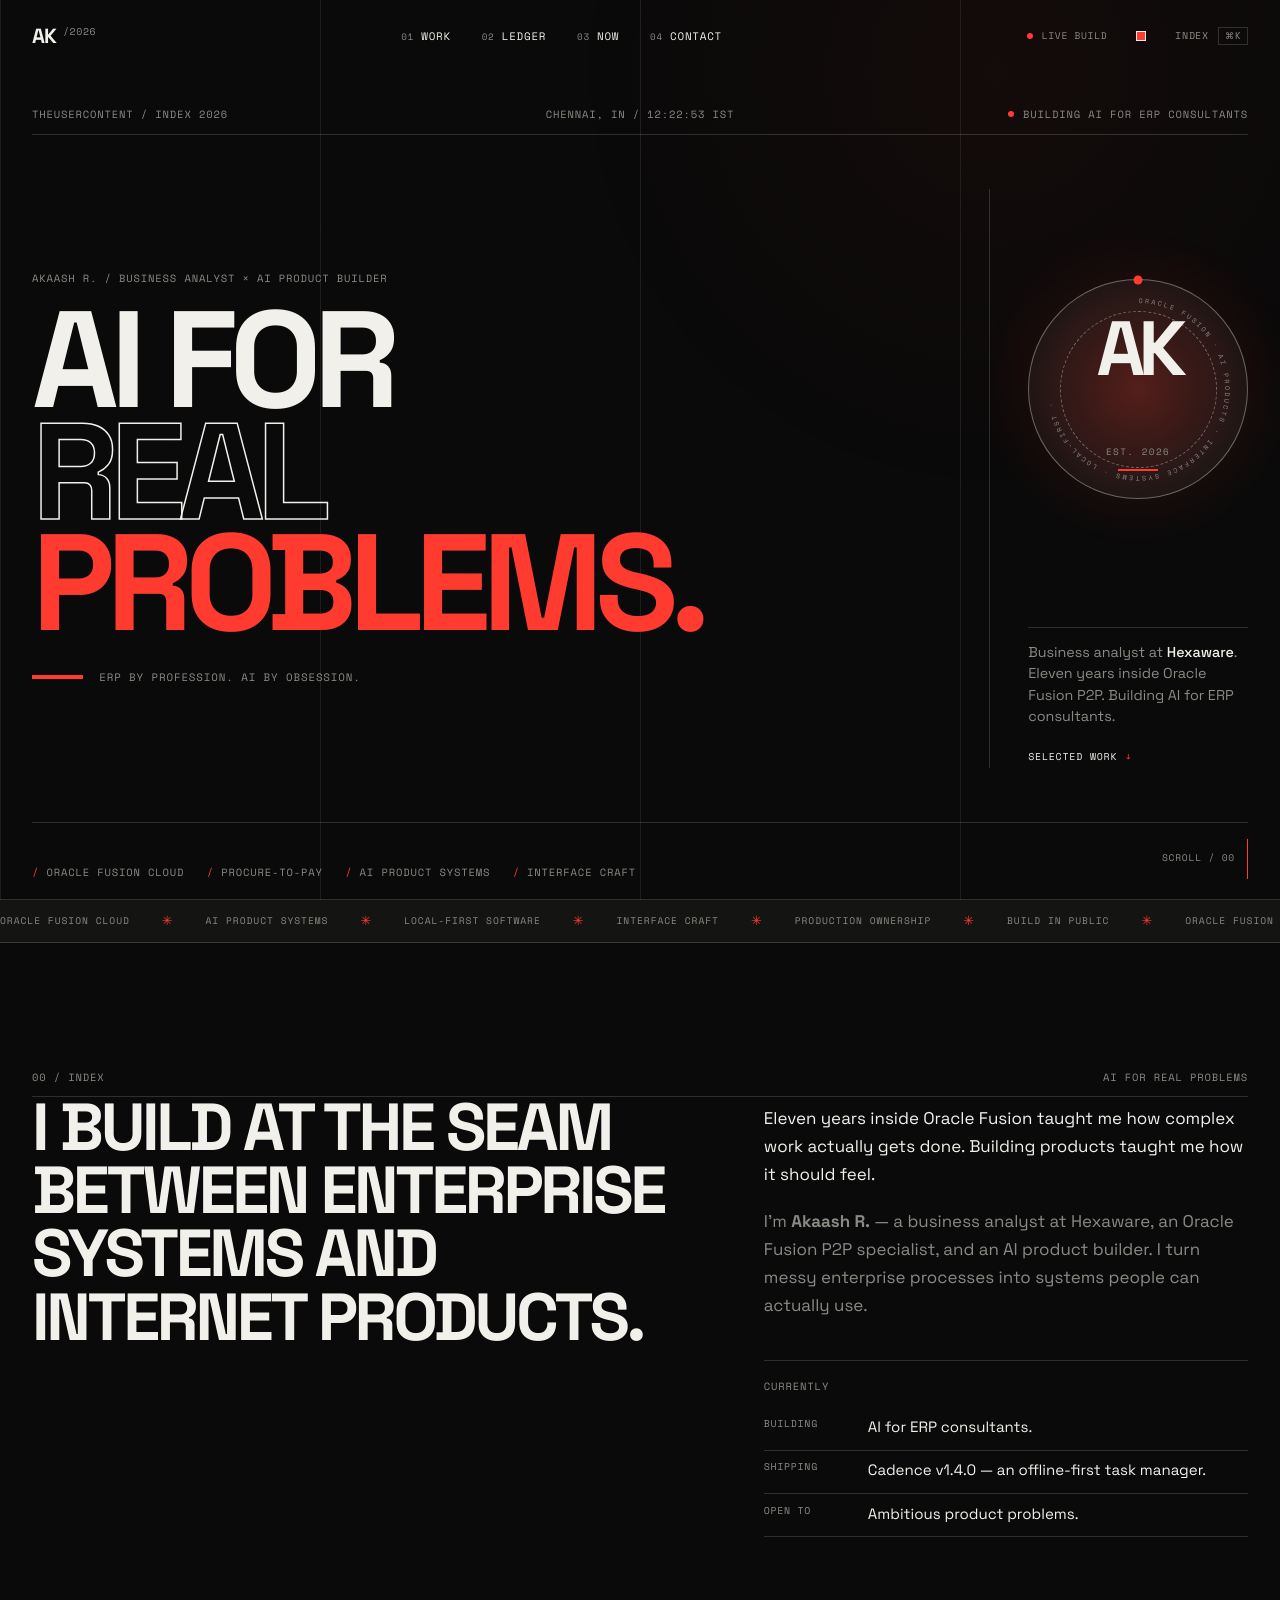
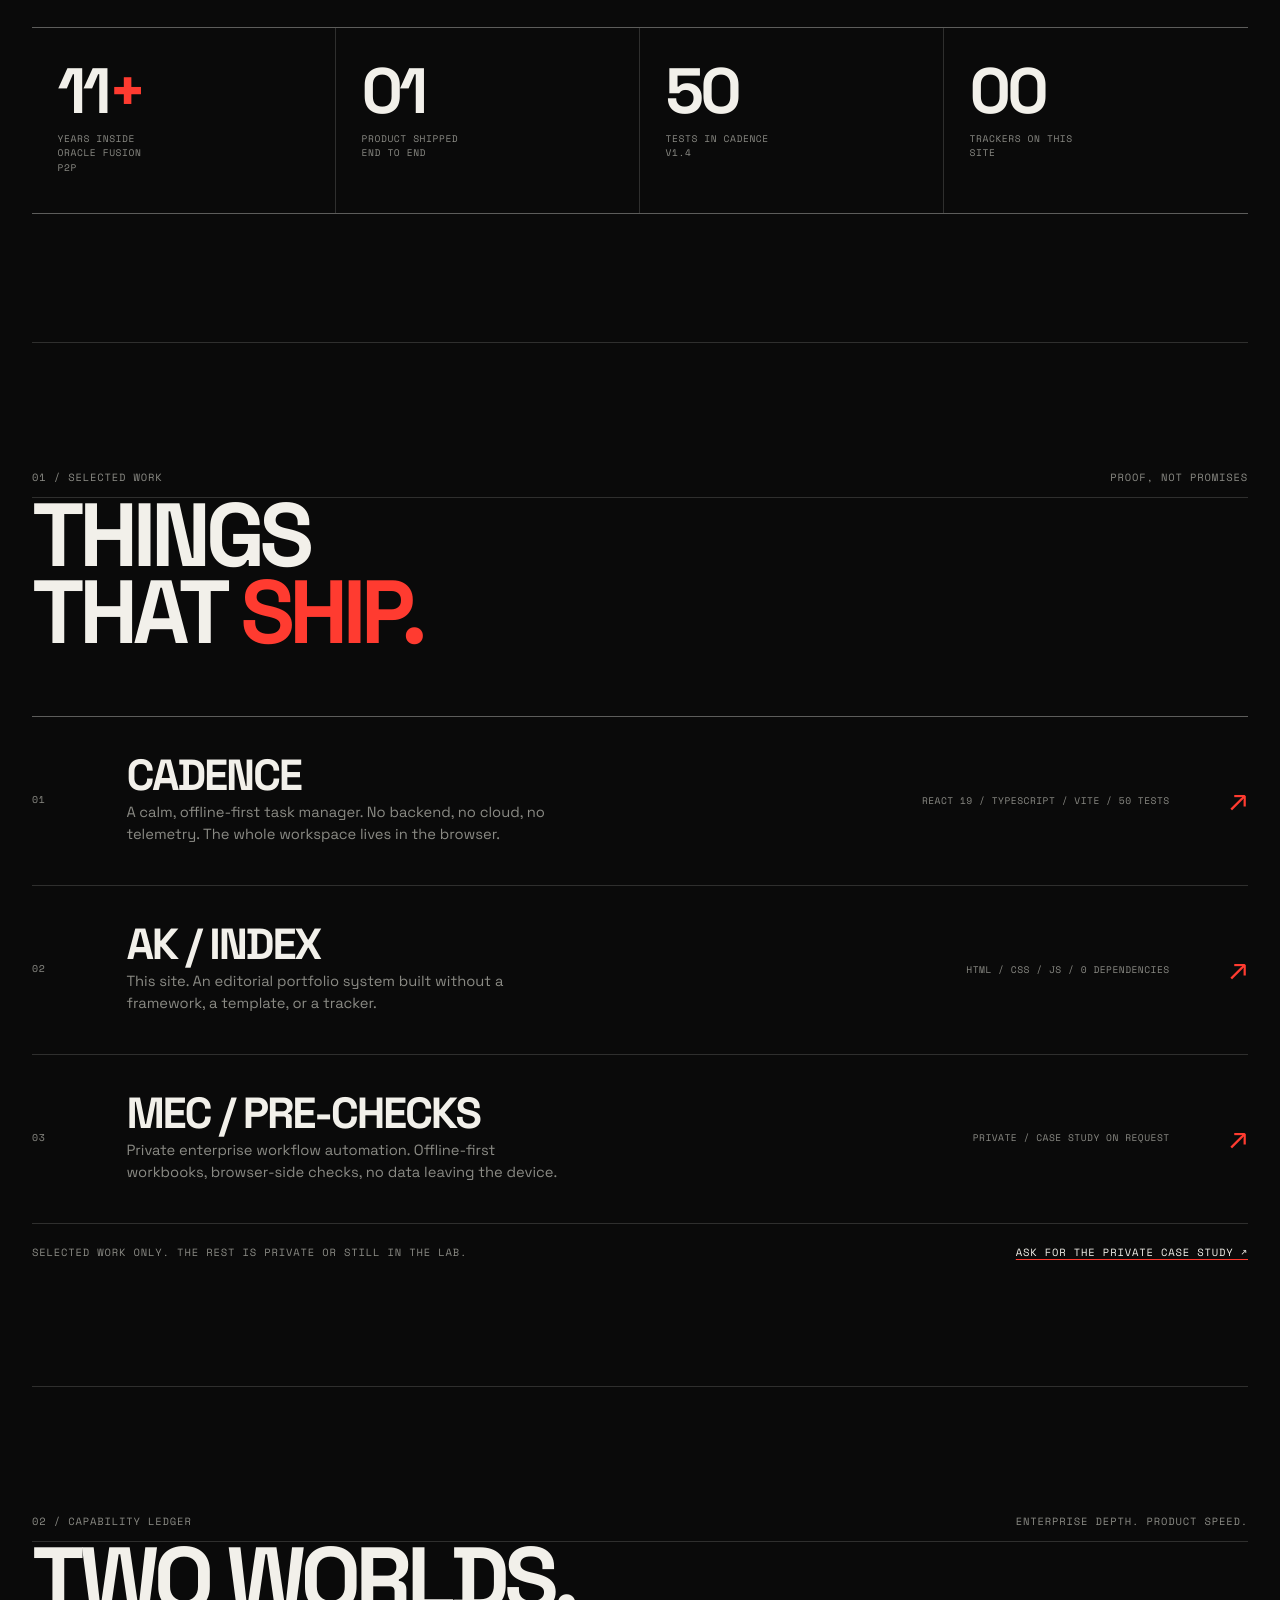
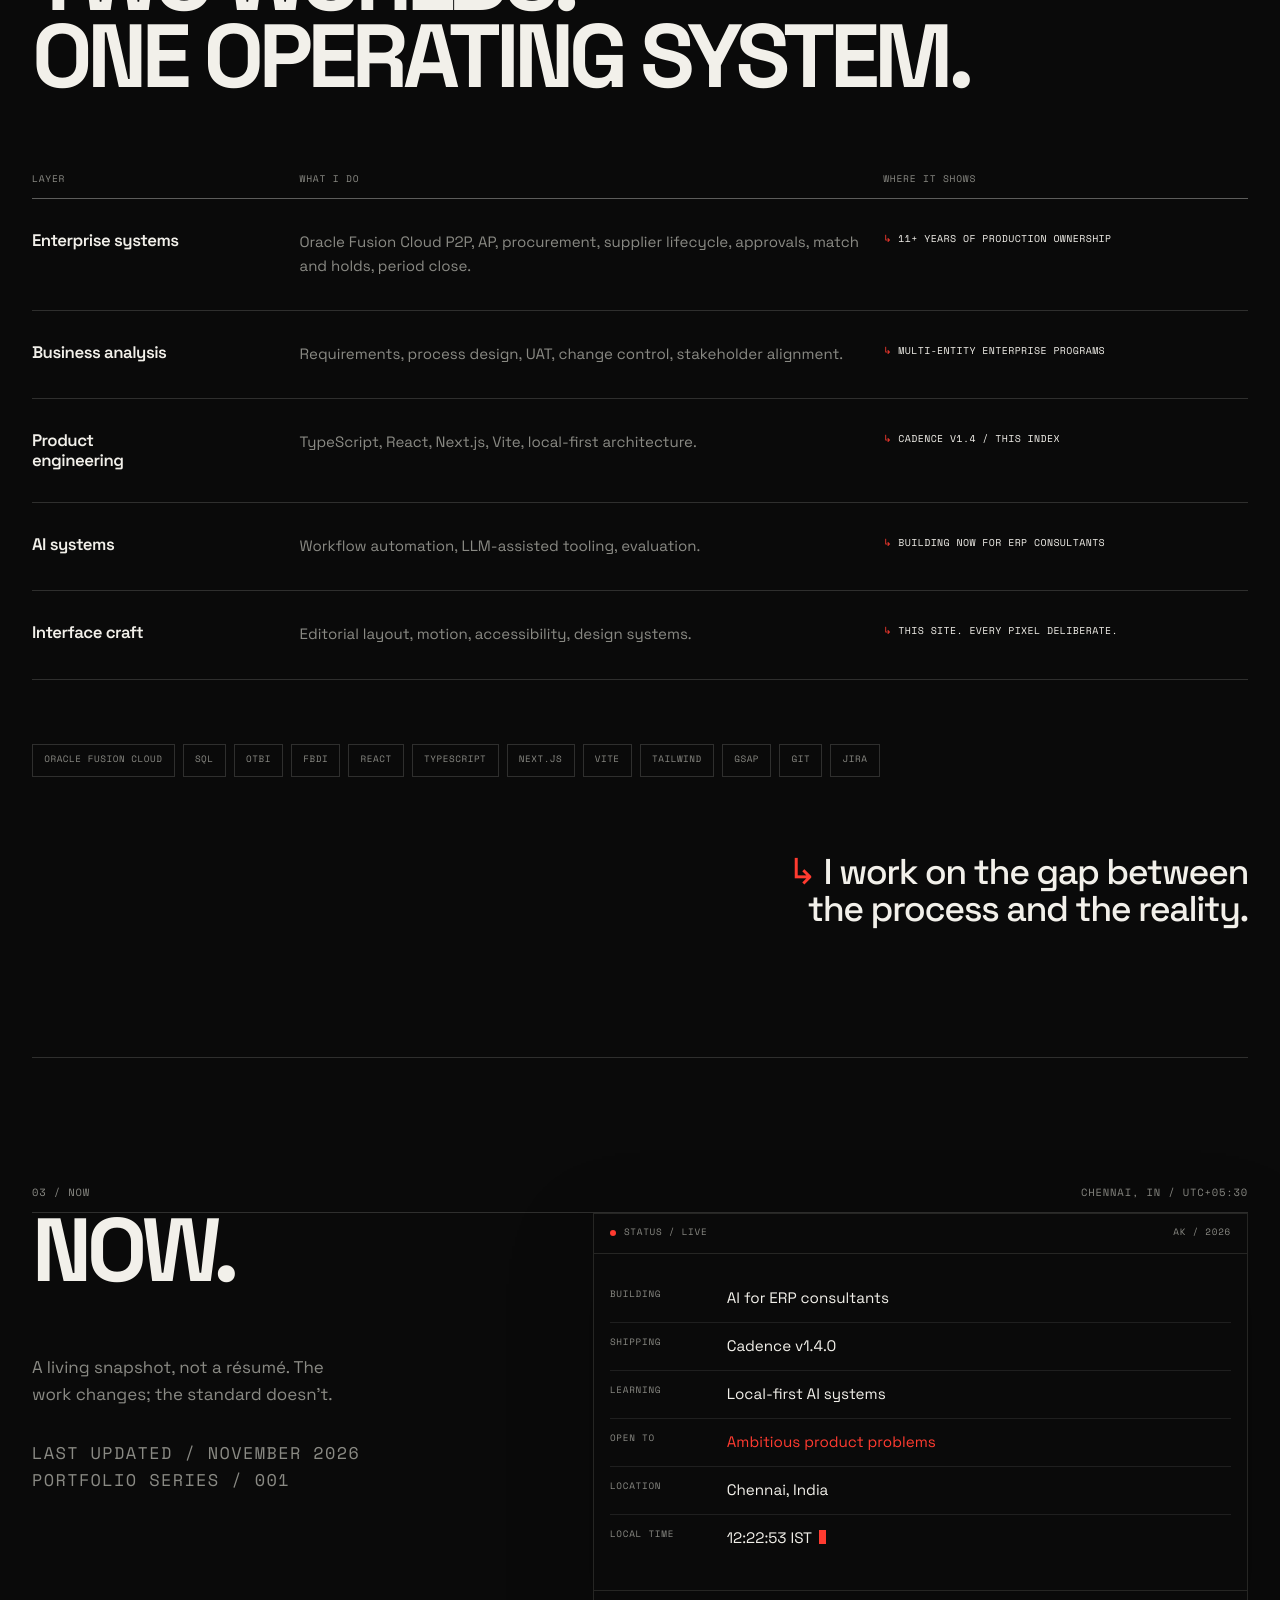
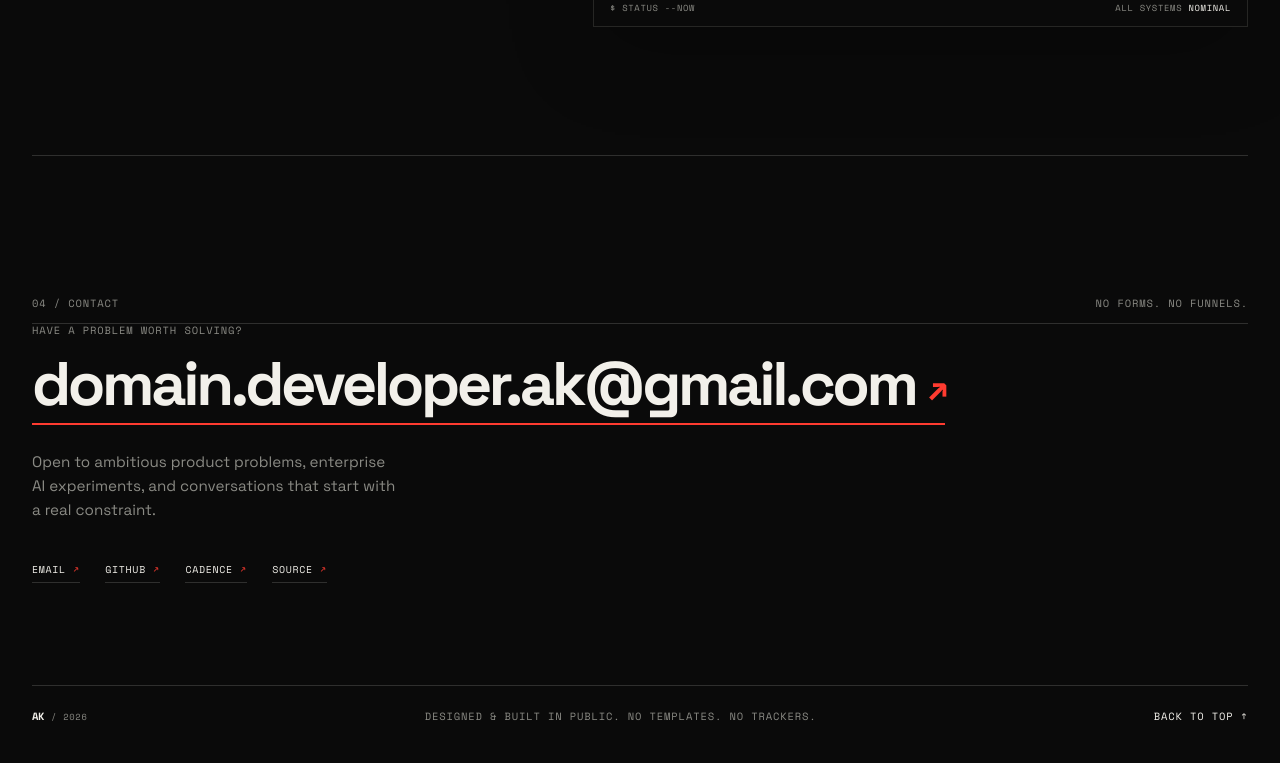
==== index.html @ 8c478b45 "Deploy AK / Index portfolio" ====
<!doctype html>
<html lang="en" data-theme="noir">
  <head>
    <meta charset="utf-8" />
    <meta name="viewport" content="width=device-width, initial-scale=1" />
    <title>Akaash R. — AI for real problems.</title>
    <meta
      name="description"
      content="Akaash R. is a business analyst at Hexaware, an Oracle Fusion P2P specialist, and an AI product builder. Eleven years inside enterprise systems. Building AI for ERP consultants."
    />
    <meta name="author" content="Akaash R." />
    <meta name="theme-color" content="#0A0A0A" />
    <link rel="canonical" href="https://theusercontent.github.io/" />
    <link rel="icon" href="favicon.svg" type="image/svg+xml" />
    <link rel="apple-touch-icon" href="favicon.svg" />

    <meta property="og:type" content="website" />
    <meta property="og:title" content="Akaash R. — AI for real problems." />
    <meta
      property="og:description"
      content="Business analyst at Hexaware. Oracle Fusion P2P specialist. AI product builder. ERP by profession, AI by obsession."
    />
    <meta property="og:url" content="https://theusercontent.github.io/" />
    <meta property="og:image" content="https://theusercontent.github.io/og.png" />
    <meta property="og:image:width" content="1200" />
    <meta property="og:image:height" content="630" />
    <meta name="twitter:card" content="summary_large_image" />
    <meta name="twitter:title" content="Akaash R. — AI for real problems." />
    <meta
      name="twitter:description"
      content="Business analyst at Hexaware. Oracle Fusion P2P specialist. AI product builder."
    />
    <meta name="twitter:image" content="https://theusercontent.github.io/og.png" />

    <link rel="preconnect" href="https://fonts.googleapis.com" />
    <link rel="preconnect" href="https://fonts.gstatic.com" crossorigin />
    <link
      href="https://fonts.googleapis.com/css2?family=Space+Grotesk:wght@400;500;600;700&family=Space+Mono:wght@400;700&display=swap"
      rel="stylesheet"
    />
    <link rel="stylesheet" href="styles.css" />
    <script>
      (function () {
        try {
          var theme = localStorage.getItem("ak-theme");
          if (theme === "paper" || theme === "noir") {
            document.documentElement.dataset.theme = theme;
          }
        } catch (error) {}
      })();
    </script>
    <script type="application/ld+json">
      {
        "@context": "https://schema.org",
        "@type": "Person",
        "name": "Akaash R.",
        "url": "https://theusercontent.github.io/",
        "image": "https://theusercontent.github.io/og.png",
        "jobTitle": "Business Analyst",
        "worksFor": {
          "@type": "Organization",
          "name": "Hexaware"
        },
        "address": {
          "@type": "PostalAddress",
          "addressLocality": "Chennai",
          "addressCountry": "IN"
        },
        "knowsAbout": [
          "Oracle Fusion Cloud",
          "Procure-to-Pay",
          "Enterprise systems",
          "AI product development",
          "TypeScript",
          "React"
        ],
        "sameAs": ["https://github.com/theusercontent"]
      }
    </script>
    <script src="main.js" defer></script>
  </head>

  <body>
    <a class="skip" href="#main">Skip to content</a>
    <div class="scroll-progress" aria-hidden="true"><span></span></div>

    <header class="site-header" id="site-header">
      <div class="header-inner container">
        <a class="brand" href="#top" aria-label="Akaash R. — home">
          <span class="brand-mark">AK</span>
          <span class="brand-meta">/2026</span>
        </a>

        <nav class="nav" aria-label="Primary">
          <a href="#work"><span>01</span> Work</a>
          <a href="#ledger"><span>02</span> Ledger</a>
          <a href="#now"><span>03</span> Now</a>
          <a href="#contact"><span>04</span> Contact</a>
        </nav>

        <div class="header-actions">
          <span class="status"><i aria-hidden="true"></i> Live build</span>
          <button
            class="icon-button"
            id="theme-toggle"
            type="button"
            aria-label="Switch to paper theme"
            title="Switch theme"
          >
            <span aria-hidden="true"></span>
          </button>
          <button
            class="menu-button"
            id="menu-button"
            type="button"
            aria-haspopup="dialog"
            aria-controls="palette"
            aria-expanded="false"
          >
            Index <span class="kbd" aria-hidden="true">⌘K</span>
          </button>
        </div>
      </div>
    </header>

    <main id="main">
      <section class="hero" id="top" aria-labelledby="hero-title">
        <div class="hero-meta container micro">
          <span>THEUSERCONTENT / INDEX 2026</span>
          <span>CHENNAI, IN / <time data-clock>--:--:--</time> IST</span>
          <span class="hero-status"><i aria-hidden="true"></i> Building AI for ERP consultants</span>
        </div>

        <div class="hero-grid container">
          <div class="hero-copy">
            <p class="eyebrow micro">Akaash R. / Business analyst × AI product builder</p>
            <h1 id="hero-title">
              <span class="line"><span>AI FOR</span></span>
              <span class="line"><span class="outline">REAL</span></span>
              <span class="line"><span class="accent">PROBLEMS.</span></span>
            </h1>
            <div class="hero-foot">
              <span class="rule" aria-hidden="true"></span>
              <p>ERP by profession. AI by obsession.</p>
            </div>
          </div>

          <aside class="hero-aside" aria-label="Current identity">
            <div class="seal" data-parallax>
              <div class="seal-glow" aria-hidden="true"></div>
              <span class="seal-dot" aria-hidden="true"></span>
              <svg class="seal-type" viewBox="0 0 300 300" aria-hidden="true" focusable="false">
                <defs>
                  <path id="seal-path" d="M150,26 a124,124 0 1,1 -0.01,0" fill="none" />
                </defs>
                <text>
                  <textPath href="#seal-path" startOffset="0">
                    ORACLE FUSION · AI PRODUCTS · INTERFACE SYSTEMS · LOCAL-FIRST ·
                  </textPath>
                </text>
              </svg>
              <span class="seal-ring" aria-hidden="true"></span>
              <span class="seal-center">AK</span>
              <span class="seal-sub">EST. 2026</span>
            </div>

            <div class="hero-note">
              <p>
                Business analyst at <strong>Hexaware</strong>. Eleven years inside
                Oracle Fusion P2P. Building AI for ERP consultants.
              </p>
              <a class="text-link" href="#work">Selected work <span aria-hidden="true">↓</span></a>
            </div>
          </aside>
        </div>

        <div class="hero-bottom container">
          <div class="hero-tags micro">
            <span>Oracle Fusion Cloud</span>
            <span>Procure-to-Pay</span>
            <span>AI product systems</span>
            <span>Interface craft</span>
          </div>
          <a class="scroll-cue micro" href="#index">
            Scroll / 00
            <i aria-hidden="true"></i>
          </a>
        </div>
      </section>

      <div class="marquee" aria-hidden="true">
        <div class="marquee-track">
          <span>Oracle Fusion Cloud</span>
          <span>AI product systems</span>
          <span>Local-first software</span>
          <span>Interface craft</span>
          <span>Production ownership</span>
          <span>Build in public</span>
          <span>Oracle Fusion Cloud</span>
          <span>AI product systems</span>
          <span>Local-first software</span>
          <span>Interface craft</span>
          <span>Production ownership</span>
          <span>Build in public</span>
        </div>
      </div>

      <section class="intro section container" id="index" aria-labelledby="intro-title">
        <div class="section-head micro reveal">
          <span>00 / Index</span>
          <span>AI for real problems</span>
        </div>

        <div class="intro-grid">
          <h2 class="display reveal" id="intro-title">
            I build at the seam between enterprise systems and internet products.
          </h2>

          <div class="intro-copy">
            <p class="reveal">
              Eleven years inside Oracle Fusion taught me how complex work actually
              gets done. Building products taught me how it should feel.
            </p>
            <p class="reveal">
              I'm <strong>Akaash R.</strong> — a business analyst at Hexaware, an
              Oracle Fusion P2P specialist, and an AI product builder. I turn messy
              enterprise processes into systems people can actually use.
            </p>

            <div class="currently reveal">
              <span class="micro">Currently</span>
              <p><span>Building</span> AI for ERP consultants.</p>
              <p><span>Shipping</span> Cadence v1.4.0 — an offline-first task manager.</p>
              <p><span>Open to</span> Ambitious product problems.</p>
            </div>
          </div>
        </div>

        <div class="stats reveal" aria-label="Selected facts">
          <div class="stat">
            <strong>11<em>+</em></strong>
            <span>Years inside Oracle Fusion P2P</span>
          </div>
          <div class="stat">
            <strong>01</strong>
            <span>Product shipped end to end</span>
          </div>
          <div class="stat">
            <strong>50</strong>
            <span>Tests in Cadence v1.4</span>
          </div>
          <div class="stat">
            <strong>00</strong>
            <span>Trackers on this site</span>
          </div>
        </div>
      </section>

      <section class="work section container" id="work" aria-labelledby="work-title">
        <div class="section-head micro reveal">
          <span>01 / Selected work</span>
          <span>Proof, not promises</span>
        </div>

        <h2 class="section-title reveal" id="work-title">
          Things<br />that <span class="accent">ship.</span>
        </h2>

        <div class="work-list reveal">
          <a
            class="work-row"
            href="https://github.com/theusercontent/cadence"
            target="_blank"
            rel="noreferrer"
            data-preview="assets/cadence-tasks.jpg"
          >
            <span class="work-index">01</span>
            <div class="work-main">
              <h3>Cadence</h3>
              <p>
                A calm, offline-first task manager. No backend, no cloud, no
                telemetry. The whole workspace lives in the browser.
              </p>
            </div>
            <div class="work-tags">React 19 / TypeScript / Vite / 50 tests</div>
            <span class="work-arrow" aria-hidden="true">↗</span>
          </a>

          <a
            class="work-row"
            href="https://github.com/theusercontent/theusercontent"
            target="_blank"
            rel="noreferrer"
            data-preview="assets/work-index.svg"
          >
            <span class="work-index">02</span>
            <div class="work-main">
              <h3>AK / Index</h3>
              <p>
                This site. An editorial portfolio system built without a framework,
                a template, or a tracker.
              </p>
            </div>
            <div class="work-tags">HTML / CSS / JS / 0 dependencies</div>
            <span class="work-arrow" aria-hidden="true">↗</span>
          </a>

          <a
            class="work-row"
            href="mailto:domain.developer.ak@gmail.com?subject=MEC%20pre-checks%20case%20study"
            data-preview="assets/work-private.svg"
          >
            <span class="work-index">03</span>
            <div class="work-main">
              <h3>MEC / Pre-Checks</h3>
              <p>
                Private enterprise workflow automation. Offline-first workbooks,
                browser-side checks, no data leaving the device.
              </p>
            </div>
            <div class="work-tags">Private / Case study on request</div>
            <span class="work-arrow" aria-hidden="true">↗</span>
          </a>
        </div>

        <div class="work-note micro reveal">
          <span>Selected work only. The rest is private or still in the lab.</span>
          <a href="mailto:domain.developer.ak@gmail.com?subject=Private%20case%20study">Ask for the private case study ↗</a>
        </div>
      </section>

      <section class="ledger section container" id="ledger" aria-labelledby="ledger-title">
        <div class="section-head micro reveal">
          <span>02 / Capability ledger</span>
          <span>Enterprise depth. Product speed.</span>
        </div>

        <h2 class="section-title reveal" id="ledger-title">
          Two worlds.<br />One operating system.
        </h2>

        <table class="ledger-table reveal">
          <thead>
            <tr>
              <th scope="col">Layer</th>
              <th scope="col">What I do</th>
              <th scope="col">Where it shows</th>
            </tr>
          </thead>
          <tbody>
            <tr>
              <td data-label="Layer"><span class="ledger-domain">Enterprise systems</span></td>
              <td data-label="What I do">
                Oracle Fusion Cloud P2P, AP, procurement, supplier lifecycle,
                approvals, match and holds, period close.
              </td>
              <td data-label="Where it shows">11+ years of production ownership</td>
            </tr>
            <tr>
              <td data-label="Layer"><span class="ledger-domain">Business analysis</span></td>
              <td data-label="What I do">
                Requirements, process design, UAT, change control, stakeholder
                alignment.
              </td>
              <td data-label="Where it shows">Multi-entity enterprise programs</td>
            </tr>
            <tr>
              <td data-label="Layer"><span class="ledger-domain">Product engineering</span></td>
              <td data-label="What I do">
                TypeScript, React, Next.js, Vite, local-first architecture.
              </td>
              <td data-label="Where it shows">Cadence v1.4 / this index</td>
            </tr>
            <tr>
              <td data-label="Layer"><span class="ledger-domain">AI systems</span></td>
              <td data-label="What I do">
                Workflow automation, LLM-assisted tooling, evaluation.
              </td>
              <td data-label="Where it shows">Building now for ERP consultants</td>
            </tr>
            <tr>
              <td data-label="Layer"><span class="ledger-domain">Interface craft</span></td>
              <td data-label="What I do">
                Editorial layout, motion, accessibility, design systems.
              </td>
              <td data-label="Where it shows">This site. Every pixel deliberate.</td>
            </tr>
          </tbody>
        </table>

        <div class="toolbelt reveal" aria-label="Tools">
          <span>Oracle Fusion Cloud</span>
          <span>SQL</span>
          <span>OTBI</span>
          <span>FBDI</span>
          <span>React</span>
          <span>TypeScript</span>
          <span>Next.js</span>
          <span>Vite</span>
          <span>Tailwind</span>
          <span>GSAP</span>
          <span>Git</span>
          <span>Jira</span>
        </div>

        <p class="ledger-quote reveal">
          I work on the gap between the process and the reality.
        </p>
      </section>

      <section class="now section container" id="now" aria-labelledby="now-title">
        <div class="section-head micro reveal">
          <span>03 / Now</span>
          <span>Chennai, IN / UTC+05:30</span>
        </div>

        <div class="now-grid">
          <div>
            <h2 class="section-title reveal" id="now-title">Now.</h2>
            <p class="now-intro reveal">
              A living snapshot, not a résumé. The work changes; the standard
              doesn't.
            </p>
            <p class="now-intro now-meta reveal micro muted">
              Last updated / November 2026<br />
              Portfolio series / 001
            </p>
          </div>

          <div class="now-panel reveal">
            <div class="now-top">
              <span><i aria-hidden="true"></i> Status / Live</span>
              <span>AK / 2026</span>
            </div>
            <dl class="now-body">
              <div class="now-row">
                <dt>Building</dt>
                <dd>AI for ERP consultants</dd>
              </div>
              <div class="now-row">
                <dt>Shipping</dt>
                <dd>Cadence v1.4.0</dd>
              </div>
              <div class="now-row">
                <dt>Learning</dt>
                <dd>Local-first AI systems</dd>
              </div>
              <div class="now-row">
                <dt>Open to</dt>
                <dd><em>Ambitious product problems</em></dd>
              </div>
              <div class="now-row">
                <dt>Location</dt>
                <dd>Chennai, India</dd>
              </div>
              <div class="now-row">
                <dt>Local time</dt>
                <dd><time data-clock>--:--:--</time> IST <span class="cursor" aria-hidden="true"></span></dd>
              </div>
            </dl>
            <div class="now-foot">
              <span>$ status --now</span>
              <span>All systems <strong>nominal</strong></span>
            </div>
          </div>
        </div>
      </section>

      <section class="contact section container" id="contact" aria-labelledby="contact-title">
        <div class="section-head micro reveal">
          <span>04 / Contact</span>
          <span>No forms. No funnels.</span>
        </div>

        <p class="contact-kicker micro reveal" id="contact-title">Have a problem worth solving?</p>

        <a
          class="contact-mail reveal"
          href="mailto:domain.developer.ak@gmail.com?subject=Let%27s%20build%20something"
        >
          domain.developer.ak@gmail.com <span aria-hidden="true">↗</span>
        </a>

        <p class="contact-note reveal">
          Open to ambitious product problems, enterprise AI experiments, and
          conversations that start with a real constraint.
        </p>

        <div class="contact-links reveal">
          <a href="mailto:domain.developer.ak@gmail.com">Email <span aria-hidden="true">↗</span></a>
          <a href="https://github.com/theusercontent" target="_blank" rel="noreferrer">GitHub <span aria-hidden="true">↗</span></a>
          <a href="https://github.com/theusercontent/cadence" target="_blank" rel="noreferrer">Cadence <span aria-hidden="true">↗</span></a>
          <a href="https://github.com/theusercontent/theusercontent" target="_blank" rel="noreferrer">Source <span aria-hidden="true">↗</span></a>
        </div>
      </section>
    </main>

    <footer class="site-footer container micro">
      <span class="footer-mark">AK <span>/ 2026</span></span>
      <span>Designed &amp; built in public. No templates. No trackers.</span>
      <a href="#top">Back to top ↑</a>
    </footer>

    <div class="preview" id="preview" aria-hidden="true"></div>

    <div
      class="palette"
      id="palette"
      role="dialog"
      aria-modal="true"
      aria-labelledby="palette-title"
      aria-describedby="palette-help"
      hidden
    >
      <div class="palette-panel">
        <div class="palette-top">
          <span class="prompt" aria-hidden="true">/</span>
          <h2 class="sr-only" id="palette-title">Command palette</h2>
          <input
            class="palette-input"
            id="palette-input"
            type="text"
            placeholder="Type to navigate…"
            autocomplete="off"
            spellcheck="false"
            role="combobox"
            aria-expanded="true"
            aria-controls="palette-list"
            aria-autocomplete="list"
            aria-activedescendant=""
          />
        </div>
        <ul class="palette-list" id="palette-list" role="listbox" aria-label="Navigation"></ul>
        <div class="palette-foot" id="palette-help">
          <span>↑↓ navigate / enter open / esc close</span>
          <span>AK / INDEX</span>
        </div>
      </div>
    </div>
  </body>
</html>
---- styles.css ----
/* ==========================================================================
   AK / INDEX — editorial portfolio system
   Hand-written CSS. No framework. No trackers.
   ========================================================================== */

:root,
[data-theme="noir"] {
  --bg: #0a0a0a;
  --fg: #f2f0ea;
  --muted: #8a8a84;
  --accent: #ff3b30;
  --line: rgba(242, 240, 234, 0.16);
  --line-strong: rgba(242, 240, 234, 0.36);
  --surface: rgba(242, 240, 234, 0.045);
  --inverse: #0a0a0a;
  --panel: #0a0a0a;
  --panel-fg: #f2f0ea;
  --panel-line: #262624;
  --panel-muted: #8a8a84;
  color-scheme: dark;
}

[data-theme="paper"] {
  --bg: #f2f0ea;
  --fg: #0a0a0a;
  --muted: #66645f;
  --accent: #d92d20;
  --line: rgba(10, 10, 10, 0.16);
  --line-strong: rgba(10, 10, 10, 0.36);
  --surface: rgba(10, 10, 10, 0.045);
  --inverse: #f2f0ea;
  --panel: #0a0a0a;
  --panel-fg: #f2f0ea;
  --panel-line: #262624;
  --panel-muted: #8a8a84;
  color-scheme: light;
}

*,
*::before,
*::after {
  box-sizing: border-box;
}

html {
  min-width: 320px;
  scroll-behavior: smooth;
  -webkit-text-size-adjust: 100%;
}

body {
  min-height: 100vh;
  margin: 0;
  overflow-x: clip;
  background: var(--bg);
  color: var(--fg);
  font-family: "Space Grotesk", Arial, Helvetica, sans-serif;
  font-size: 16px;
  line-height: 1.5;
  -webkit-font-smoothing: antialiased;
  text-rendering: geometricprecision;
  transition: background-color 0.35s ease, color 0.35s ease;
}

body::selection {
  background: var(--accent);
  color: var(--inverse);
}

body::before {
  content: "";
  position: fixed;
  inset: 0;
  z-index: -2;
  pointer-events: none;
  background:
    linear-gradient(90deg, var(--line) 1px, transparent 1px) 0 0 / 25vw 100%,
    radial-gradient(circle at 78% 8%, color-mix(in srgb, var(--accent) 8%, transparent), transparent 34%);
  opacity: 0.55;
}

body::after {
  content: "";
  position: fixed;
  inset: 0;
  z-index: 90;
  pointer-events: none;
  opacity: 0.035;
  mix-blend-mode: soft-light;
  background-image: url("data:image/svg+xml,%3Csvg viewBox='0 0 240 240' xmlns='http://www.w3.org/2000/svg'%3E%3Cfilter id='n'%3E%3CfeTurbulence type='fractalNoise' baseFrequency='.82' numOctaves='3' stitchTiles='stitch'/%3E%3C/filter%3E%3Crect width='100%25' height='100%25' filter='url(%23n)' opacity='.6'/%3E%3C/svg%3E");
}

body.is-locked {
  overflow: hidden;
}

a {
  color: inherit;
  text-decoration: none;
}

button,
input {
  font: inherit;
}

button {
  color: inherit;
}

img,
svg {
  display: block;
  max-width: 100%;
}

:focus-visible {
  outline: 1px solid var(--accent);
  outline-offset: 4px;
}

.container {
  width: min(100% - clamp(1.5rem, 5vw, 5rem), 1600px);
  margin-inline: auto;
}

.sr-only {
  position: absolute;
  width: 1px;
  height: 1px;
  padding: 0;
  margin: -1px;
  overflow: hidden;
  clip: rect(0, 0, 0, 0);
  white-space: nowrap;
  border: 0;
}

.micro {
  font-family: "Space Mono", Consolas, monospace;
  font-size: clamp(0.6rem, 0.56rem + 0.12vw, 0.72rem);
  line-height: 1.2;
  letter-spacing: 0.08em;
  text-transform: uppercase;
}

.muted {
  color: var(--muted);
}

.accent {
  color: var(--accent);
}

.skip {
  position: fixed;
  top: 1rem;
  left: 1rem;
  z-index: 200;
  padding: 0.8rem 1rem;
  background: var(--fg);
  color: var(--inverse);
  font-family: "Space Mono", Consolas, monospace;
  font-size: 0.7rem;
  text-transform: uppercase;
  letter-spacing: 0.08em;
  transform: translateY(-160%);
  transition: transform 0.2s ease;
}

.skip:focus {
  transform: translateY(0);
}

.scroll-progress {
  position: fixed;
  inset: 0 0 auto;
  z-index: 120;
  height: 2px;
  pointer-events: none;
  background: transparent;
}

.scroll-progress span {
  display: block;
  width: 0;
  height: 100%;
  background: var(--accent);
  transition: width 0.08s linear;
}

/* ==========================================================================
   Header
   ========================================================================== */

.site-header {
  position: fixed;
  inset: 0 0 auto;
  z-index: 70;
  border-bottom: 1px solid transparent;
  transition: background-color 0.3s ease, border-color 0.3s ease, backdrop-filter 0.3s ease;
}

.site-header.is-scrolled {
  background: color-mix(in srgb, var(--bg) 88%, transparent);
  border-bottom-color: var(--line);
  backdrop-filter: blur(14px);
}

.header-inner {
  display: grid;
  grid-template-columns: auto 1fr auto;
  align-items: center;
  gap: clamp(1rem, 3vw, 3rem);
  padding-block: clamp(0.9rem, 1.6vw, 1.25rem);
}

.brand {
  display: inline-flex;
  align-items: flex-start;
  gap: 0.45rem;
  width: fit-content;
  line-height: 1;
}

.brand-mark {
  font-size: clamp(1.15rem, 1.6vw, 1.5rem);
  font-weight: 700;
  letter-spacing: -0.05em;
}

.brand-meta {
  margin-top: 0.1rem;
  color: var(--muted);
  font-family: "Space Mono", Consolas, monospace;
  font-size: 0.62rem;
  letter-spacing: 0.06em;
}

.brand:hover .brand-mark {
  color: var(--accent);
}

.nav {
  display: flex;
  justify-self: center;
  gap: clamp(1rem, 2.4vw, 2.2rem);
}

.nav a {
  position: relative;
  display: inline-flex;
  align-items: baseline;
  gap: 0.45rem;
  padding-block: 0.35rem;
  font-family: "Space Mono", Consolas, monospace;
  font-size: 0.68rem;
  letter-spacing: 0.07em;
  text-transform: uppercase;
}

.nav a span {
  color: var(--muted);
  font-size: 0.58rem;
}

.nav a::after {
  content: "";
  position: absolute;
  inset: auto 0 0;
  height: 1px;
  background: var(--accent);
  transform: scaleX(0);
  transform-origin: left;
  transition: transform 0.3s cubic-bezier(0.2, 0.7, 0.2, 1);
}

.nav a:hover::after,
.nav a:focus-visible::after {
  transform: scaleX(1);
}

.nav a:hover,
.nav a.is-active {
  color: var(--accent);
}

.nav a.is-active::after {
  transform: scaleX(1);
}

.header-actions {
  display: flex;
  align-items: center;
  justify-content: flex-end;
  gap: clamp(0.75rem, 1.6vw, 1.4rem);
}

.status {
  display: inline-flex;
  align-items: center;
  gap: 0.55rem;
  color: var(--muted);
  font-family: "Space Mono", Consolas, monospace;
  font-size: 0.6rem;
  letter-spacing: 0.07em;
  text-transform: uppercase;
  white-space: nowrap;
}

.status i {
  width: 6px;
  height: 6px;
  border-radius: 50%;
  background: var(--accent);
  animation: pulse 2.4s ease-in-out infinite;
}

.icon-button,
.menu-button {
  display: inline-flex;
  align-items: center;
  gap: 0.6rem;
  min-height: 2rem;
  padding: 0;
  border: 0;
  background: transparent;
  cursor: pointer;
  font-family: "Space Mono", Consolas, monospace;
  font-size: 0.62rem;
  letter-spacing: 0.07em;
  text-transform: uppercase;
}

.icon-button {
  width: 1.7rem;
  height: 1.7rem;
  justify-content: center;
}

.icon-button span {
  width: 10px;
  height: 10px;
  border: 1px solid currentColor;
  background: var(--accent);
  transition: transform 0.3s ease;
}

.icon-button:hover span {
  transform: rotate(45deg);
}

.menu-button {
  color: var(--muted);
  transition: color 0.2s ease;
}

.menu-button:hover {
  color: var(--fg);
}

.menu-button .kbd {
  padding: 0.2rem 0.35rem;
  border: 1px solid var(--line);
  color: var(--muted);
  font-size: 0.55rem;
  line-height: 1;
}

/* ==========================================================================
   Hero
   ========================================================================== */

.hero {
  display: flex;
  flex-direction: column;
  min-height: 100svh;
  padding-top: clamp(6.5rem, 12vh, 9rem);
  border-bottom: 1px solid var(--line);
}

.hero-meta {
  display: grid;
  grid-template-columns: 1fr auto 1fr;
  gap: 1rem;
  padding-bottom: 0.85rem;
  border-bottom: 1px solid var(--line);
  color: var(--muted);
}

.hero-meta > :last-child {
  text-align: right;
}

.hero-status {
  display: inline-flex;
  align-items: center;
  gap: 0.55rem;
  justify-self: end;
}

.hero-status i {
  width: 6px;
  height: 6px;
  border-radius: 50%;
  background: var(--accent);
  animation: pulse 2.4s ease-in-out infinite;
}

.hero-grid {
  flex: 1;
  display: grid;
  grid-template-columns: minmax(0, 1.55fr) minmax(250px, 0.45fr);
  gap: clamp(2rem, 5vw, 5rem);
  align-items: center;
  padding-block: clamp(2.5rem, 6vh, 5rem);
}

.hero-copy {
  min-width: 0;
}

.eyebrow {
  margin: 0 0 clamp(1.2rem, 2.5vh, 2rem);
  color: var(--muted);
}

.hero h1 {
  max-width: 100%;
  margin: 0;
  font-size: clamp(3.4rem, 10.7vw, 11.6rem);
  font-weight: 700;
  line-height: 0.78;
  letter-spacing: -0.06em;
  text-transform: uppercase;
}

.hero h1 .line {
  display: block;
  overflow: hidden;
  padding-bottom: 0.035em;
}

.hero h1 .line > span {
  display: block;
  transform: translateY(108%);
  animation: rise 1.05s cubic-bezier(0.2, 0.7, 0.2, 1) forwards;
}

.hero h1 .line:nth-child(2) > span {
  animation-delay: 0.09s;
}

.hero h1 .line:nth-child(3) > span {
  animation-delay: 0.18s;
}

.hero h1 .outline {
  color: transparent;
  -webkit-text-stroke: 1.5px var(--fg);
}

.hero h1 .accent {
  color: var(--accent);
}

.hero-foot {
  display: flex;
  align-items: center;
  gap: 1rem;
  margin-top: clamp(1.5rem, 3vh, 2.5rem);
  color: var(--muted);
}

.hero-foot .rule {
  width: clamp(2rem, 4vw, 3.5rem);
  height: 4px;
  background: var(--accent);
  flex: 0 0 auto;
}

.hero-foot p {
  margin: 0;
  font-family: "Space Mono", Consolas, monospace;
  font-size: clamp(0.62rem, 0.58rem + 0.12vw, 0.72rem);
  letter-spacing: 0.08em;
  text-transform: uppercase;
}

.hero-aside {
  display: grid;
  align-content: space-between;
  align-self: stretch;
  gap: 2.5rem;
  padding-top: clamp(1rem, 10vh, 8rem);
  padding-left: clamp(1.5rem, 3vw, 3rem);
  border-left: 1px solid var(--line);
}

.seal {
  position: relative;
  display: grid;
  place-items: center;
  justify-self: end;
  width: min(100%, 330px);
  aspect-ratio: 1;
  border: 1px solid var(--line-strong);
  border-radius: 50%;
  background:
    radial-gradient(circle at 50% 50%, color-mix(in srgb, var(--accent) 13%, transparent), transparent 68%),
    var(--surface);
  transition: transform 0.4s ease;
}

.seal-glow {
  position: absolute;
  inset: -30%;
  z-index: -1;
  border-radius: 50%;
  background: radial-gradient(circle, color-mix(in srgb, var(--accent) 16%, transparent), transparent 64%);
  pointer-events: none;
}

.seal-ring {
  position: absolute;
  inset: 14%;
  border: 1px dashed var(--line-strong);
  border-radius: 50%;
}

.seal-type {
  position: absolute;
  inset: 2%;
  width: 96%;
  height: 96%;
  animation: spin 46s linear infinite;
}

.seal-type text {
  fill: var(--muted);
  font-family: "Space Mono", Consolas, monospace;
  font-size: 9.5px;
  letter-spacing: 3.2px;
  text-transform: uppercase;
}

.seal-dot {
  position: absolute;
  top: 0;
  left: 50%;
  width: 9px;
  height: 9px;
  border-radius: 50%;
  background: var(--accent);
  transform: translate(-50%, -50%);
  animation: pulse 2.4s ease-in-out infinite;
}

.seal-center {
  margin-top: 0.15em;
  font-size: clamp(3.5rem, 6vw, 6.5rem);
  font-weight: 700;
  line-height: 0.8;
  letter-spacing: -0.09em;
}

.seal-sub {
  margin-top: 0.7rem;
  color: var(--muted);
  font-family: "Space Mono", Consolas, monospace;
  font-size: 0.58rem;
  letter-spacing: 0.16em;
}

.seal-sub::after {
  content: "";
  display: block;
  width: 2.5rem;
  height: 2px;
  margin: 0.55rem auto 0;
  background: var(--accent);
}

.hero-note {
  max-width: 31ch;
  padding-top: 0.9rem;
  border-top: 1px solid var(--line);
  color: var(--muted);
  font-size: clamp(0.82rem, 0.8rem + 0.12vw, 0.95rem);
  line-height: 1.5;
}

.hero-note p {
  margin: 0 0 1.1rem;
}

.hero-note strong {
  color: var(--fg);
  font-weight: 500;
}

.text-link {
  display: inline-flex;
  align-items: center;
  gap: 0.5rem;
  color: var(--fg);
  font-family: "Space Mono", Consolas, monospace;
  font-size: 0.62rem;
  letter-spacing: 0.08em;
  text-transform: uppercase;
}

.text-link span {
  color: var(--accent);
  transition: transform 0.25s ease;
}

.text-link:hover span {
  transform: translateY(3px);
}

.hero-bottom {
  display: flex;
  align-items: flex-end;
  justify-content: space-between;
  gap: 1.5rem;
  padding-block: 1rem 1.25rem;
  border-top: 1px solid var(--line);
}

.hero-tags {
  display: flex;
  flex-wrap: wrap;
  gap: 0.45rem 1.4rem;
  color: var(--muted);
}

.hero-tags span::before {
  content: "/";
  margin-right: 0.45rem;
  color: var(--accent);
}

.scroll-cue {
  display: inline-flex;
  align-items: center;
  gap: 0.75rem;
  color: var(--muted);
  font-family: "Space Mono", Consolas, monospace;
  font-size: 0.6rem;
  letter-spacing: 0.08em;
  text-transform: uppercase;
  white-space: nowrap;
}

.scroll-cue i {
  display: block;
  width: 1px;
  height: 2.5rem;
  background: var(--accent);
  animation: scroll-pulse 1.8s ease-in-out infinite;
}

/* ==========================================================================
   Marquee
   ========================================================================== */

.marquee {
  overflow: hidden;
  padding-block: 0.7rem;
  border-bottom: 1px solid var(--line);
  background: var(--surface);
}

.marquee-track {
  display: flex;
  width: max-content;
  animation: marquee 38s linear infinite;
}

.marquee:hover .marquee-track {
  animation-play-state: paused;
}

.marquee-track span {
  display: inline-flex;
  align-items: center;
  gap: 2rem;
  padding-right: 2rem;
  color: var(--muted);
  font-family: "Space Mono", Consolas, monospace;
  font-size: 0.6rem;
  letter-spacing: 0.1em;
  text-transform: uppercase;
  white-space: nowrap;
}

.marquee-track span::after {
  content: "✳";
  color: var(--accent);
  font-size: 0.8rem;
}

/* ==========================================================================
   Sections
   ========================================================================== */

.section {
  padding-block: clamp(5rem, 10vw, 10rem);
  border-bottom: 1px solid var(--line);
  scroll-margin-top: 5rem;
}

.section-head {
  display: flex;
  justify-content: space-between;
  gap: 1.5rem;
  padding-bottom: 0.8rem;
  border-bottom: 1px solid var(--line);
  color: var(--muted);
}

.section-head .micro:last-child {
  text-align: right;
}

.display {
  margin: 0;
  font-size: clamp(2.4rem, 5.2vw, 6.2rem);
  font-weight: 700;
  line-height: 0.95;
  letter-spacing: -0.05em;
  text-transform: uppercase;
  text-wrap: balance;
}

.section-title {
  margin: 0 0 clamp(2.5rem, 5vw, 5rem);
  font-size: clamp(2.8rem, 7vw, 8.5rem);
  font-weight: 700;
  line-height: 0.86;
  letter-spacing: -0.06em;
  text-transform: uppercase;
}

.section-title .accent {
  color: var(--accent);
}

/* ==========================================================================
   Intro
   ========================================================================== */

.intro-grid {
  display: grid;
  grid-template-columns: minmax(0, 1.15fr) minmax(0, 0.85fr);
  gap: clamp(2rem, 6vw, 7rem);
  align-items: start;
}

.intro-copy {
  max-width: 48ch;
  padding-top: 0.5rem;
  color: var(--muted);
  font-size: clamp(0.95rem, 0.9rem + 0.2vw, 1.12rem);
  line-height: 1.65;
}

.intro-copy p {
  margin: 0 0 1.2rem;
}

.intro-copy p:first-child {
  color: var(--fg);
}

.currently {
  margin-top: 2.5rem;
  padding-top: 1.2rem;
  border-top: 1px solid var(--line);
}

.currently .micro {
  display: block;
  margin-bottom: 0.9rem;
  color: var(--muted);
}

.currently p {
  display: grid;
  grid-template-columns: 5.5rem 1fr;
  gap: 1rem;
  margin: 0;
  padding-block: 0.55rem;
  border-bottom: 1px solid var(--line);
  font-size: 0.94rem;
  color: var(--fg);
}

.currently p span {
  color: var(--muted);
  font-family: "Space Mono", Consolas, monospace;
  font-size: 0.62rem;
  letter-spacing: 0.07em;
  text-transform: uppercase;
}

.stats {
  display: grid;
  grid-template-columns: repeat(4, 1fr);
  margin-top: clamp(3rem, 7vw, 7rem);
  border-top: 1px solid var(--line-strong);
  border-bottom: 1px solid var(--line-strong);
}

.stat {
  display: flex;
  flex-direction: column;
  gap: 0.9rem;
  padding: clamp(1.5rem, 3vw, 2.6rem) clamp(1rem, 2vw, 2rem);
  border-right: 1px solid var(--line);
}

.stat:last-child {
  border-right: 0;
}

.stat strong {
  font-size: clamp(2.6rem, 5vw, 4.6rem);
  font-weight: 700;
  line-height: 0.8;
  letter-spacing: -0.06em;
}

.stat strong em {
  color: var(--accent);
  font-style: normal;
}

.stat span {
  max-width: 18ch;
  color: var(--muted);
  font-family: "Space Mono", Consolas, monospace;
  font-size: 0.6rem;
  line-height: 1.5;
  letter-spacing: 0.06em;
  text-transform: uppercase;
}

/* ==========================================================================
   Work
   ========================================================================== */

.work-list {
  border-top: 1px solid var(--line-strong);
}

.work-row {
  position: relative;
  isolation: isolate;
  display: grid;
  grid-template-columns: 3.5rem minmax(0, 1.7fr) minmax(0, 0.8fr) 2.5rem;
  gap: clamp(1rem, 3vw, 2.5rem);
  align-items: center;
  padding-block: clamp(1.5rem, 3vw, 2.4rem);
  border-bottom: 1px solid var(--line);
  transition: color 0.35s ease;
}

.work-row::before {
  content: "";
  position: absolute;
  inset: 0;
  z-index: -1;
  background: var(--fg);
  transform: scaleX(0);
  transform-origin: left;
  transition: transform 0.5s cubic-bezier(0.2, 0.7, 0.2, 1);
}

.work-row:hover,
.work-row:focus-visible {
  color: var(--bg);
}

.work-row:hover::before,
.work-row:focus-visible::before {
  transform: scaleX(1);
}

.work-index {
  color: var(--muted);
  font-family: "Space Mono", Consolas, monospace;
  font-size: 0.62rem;
  letter-spacing: 0.08em;
  transition: color 0.3s ease;
}

.work-main h3 {
  margin: 0 0 0.35rem;
  font-size: clamp(1.75rem, 3.4vw, 3.6rem);
  font-weight: 700;
  line-height: 0.95;
  letter-spacing: -0.05em;
  text-transform: uppercase;
}

.work-main p {
  max-width: 46ch;
  margin: 0;
  color: var(--muted);
  font-size: clamp(0.82rem, 0.8rem + 0.15vw, 0.96rem);
  line-height: 1.5;
  transition: color 0.3s ease;
}

.work-tags {
  color: var(--muted);
  font-family: "Space Mono", Consolas, monospace;
  font-size: 0.6rem;
  line-height: 1.7;
  letter-spacing: 0.05em;
  text-align: right;
  text-transform: uppercase;
  transition: color 0.3s ease;
}

.work-arrow {
  justify-self: end;
  color: var(--accent);
  font-size: clamp(1.4rem, 2.4vw, 2.2rem);
  line-height: 1;
  transition: transform 0.3s ease;
}

.work-row:hover .work-index,
.work-row:hover .work-main p,
.work-row:hover .work-tags,
.work-row:focus-visible .work-index,
.work-row:focus-visible .work-main p,
.work-row:focus-visible .work-tags {
  color: color-mix(in srgb, var(--bg) 72%, transparent);
}

.work-row:hover .work-arrow,
.work-row:focus-visible .work-arrow {
  transform: translate(4px, -4px);
}

.work-note {
  display: flex;
  justify-content: space-between;
  gap: 1.5rem;
  margin-top: 1.4rem;
  color: var(--muted);
}

.work-note a {
  color: var(--fg);
  text-decoration: underline;
  text-decoration-color: var(--accent);
  text-underline-offset: 0.25em;
}

.work-note a:hover {
  color: var(--accent);
}

/* Floating preview */
.preview {
  position: fixed;
  top: 0;
  left: 0;
  z-index: 55;
  width: min(22rem, 30vw);
  aspect-ratio: 16 / 10;
  pointer-events: none;
  opacity: 0;
  border: 1px solid var(--line-strong);
  background: var(--bg) center / cover no-repeat;
  box-shadow: 0 24px 70px rgba(0, 0, 0, 0.35);
  transform: translate3d(-50%, -50%, 0) scale(0.96);
  transition: opacity 0.2s ease, transform 0.2s ease;
}

.preview.is-visible {
  opacity: 1;
  transform: translate3d(-50%, -50%, 0) scale(1);
}

.preview::after {
  content: "OPEN ↗";
  position: absolute;
  right: 0;
  bottom: 0;
  padding: 0.45rem 0.6rem;
  background: var(--accent);
  color: #fff;
  font-family: "Space Mono", Consolas, monospace;
  font-size: 0.55rem;
  letter-spacing: 0.08em;
}

/* ==========================================================================
   Ledger
   ========================================================================== */

.ledger-table {
  width: 100%;
  border-collapse: collapse;
  text-align: left;
}

.ledger-table th {
  padding: 0.75rem 1rem 0.75rem 0;
  border-bottom: 1px solid var(--line-strong);
  color: var(--muted);
  font-family: "Space Mono", Consolas, monospace;
  font-size: 0.6rem;
  font-weight: 400;
  letter-spacing: 0.08em;
  text-transform: uppercase;
}

.ledger-table td {
  padding: clamp(1.2rem, 2.5vw, 2rem) 1rem clamp(1.2rem, 2.5vw, 2rem) 0;
  border-bottom: 1px solid var(--line);
  vertical-align: top;
  font-size: clamp(0.86rem, 0.82rem + 0.15vw, 1rem);
  line-height: 1.55;
}

.ledger-table tr {
  transition: background-color 0.25s ease;
}

.ledger-table tbody tr:hover {
  background: var(--surface);
}

.ledger-domain {
  display: block;
  max-width: 14ch;
  font-size: clamp(1.05rem, 1.2vw, 1.3rem);
  font-weight: 600;
  line-height: 1.15;
  letter-spacing: -0.03em;
}

.ledger-table td:nth-child(1) {
  width: 22%;
}

.ledger-table td:nth-child(2) {
  width: 48%;
  color: var(--muted);
}

.ledger-table td:nth-child(3) {
  width: 30%;
  color: var(--fg);
  font-family: "Space Mono", Consolas, monospace;
  font-size: 0.62rem;
  line-height: 1.6;
  letter-spacing: 0.04em;
  text-transform: uppercase;
}

.ledger-table td:nth-child(3)::before {
  content: "↳ ";
  color: var(--accent);
}

.toolbelt {
  display: flex;
  flex-wrap: wrap;
  gap: 0.5rem;
  margin-top: clamp(2.5rem, 5vw, 4rem);
}

.toolbelt span {
  padding: 0.55rem 0.7rem;
  border: 1px solid var(--line);
  color: var(--muted);
  font-family: "Space Mono", Consolas, monospace;
  font-size: 0.58rem;
  letter-spacing: 0.06em;
  text-transform: uppercase;
  transition: border-color 0.2s ease, color 0.2s ease;
}

.toolbelt span:hover {
  border-color: var(--accent);
  color: var(--fg);
}

.ledger-quote {
  max-width: 22ch;
  margin: clamp(3rem, 6vw, 6rem) 0 0 auto;
  font-size: clamp(1.5rem, 2.8vw, 3rem);
  font-weight: 500;
  line-height: 1.05;
  letter-spacing: -0.04em;
  text-align: right;
}

.ledger-quote::before {
  content: "↳ ";
  color: var(--accent);
}

/* ==========================================================================
   Now
   ========================================================================== */

.now-grid {
  display: grid;
  grid-template-columns: minmax(0, 0.85fr) minmax(0, 1.15fr);
  gap: clamp(2rem, 6vw, 7rem);
  align-items: start;
}

.now-intro {
  max-width: 30ch;
  margin-top: 2rem;
  color: var(--muted);
  font-size: clamp(0.95rem, 0.9rem + 0.2vw, 1.1rem);
  line-height: 1.6;
}

.now-meta {
  max-width: none;
}

.now-panel {
  border: 1px solid var(--panel-line);
  background: var(--panel);
  color: var(--panel-fg);
  box-shadow: 0 24px 80px rgba(0, 0, 0, 0.22);
}

.now-top {
  display: flex;
  align-items: center;
  justify-content: space-between;
  gap: 1rem;
  padding: 0.8rem 1rem;
  border-bottom: 1px solid var(--panel-line);
  color: var(--panel-muted);
  font-family: "Space Mono", Consolas, monospace;
  font-size: 0.58rem;
  letter-spacing: 0.08em;
  text-transform: uppercase;
}

.now-top span:first-child {
  display: inline-flex;
  align-items: center;
  gap: 0.5rem;
}

.now-top i {
  width: 6px;
  height: 6px;
  border-radius: 50%;
  background: #ff3b30;
  animation: pulse 2.4s ease-in-out infinite;
}

.now-body {
  padding: 0.35rem 1rem 0.75rem;
}

.now-row {
  display: grid;
  grid-template-columns: 6.3rem minmax(0, 1fr);
  gap: 1rem;
  padding-block: 0.8rem;
  border-bottom: 1px solid #1f1f1f;
}

.now-row:last-child {
  border-bottom: 0;
}

.now-row dt {
  color: var(--panel-muted);
  font-family: "Space Mono", Consolas, monospace;
  font-size: 0.58rem;
  letter-spacing: 0.08em;
  text-transform: uppercase;
}

.now-row dd {
  margin: 0;
  color: var(--panel-fg);
  font-size: 0.95rem;
  line-height: 1.4;
}

.now-row dd em {
  color: #ff3b30;
  font-style: normal;
}

.now-row dd .cursor {
  display: inline-block;
  width: 0.45rem;
  height: 0.9rem;
  margin-left: 0.2rem;
  background: #ff3b30;
  vertical-align: -0.1em;
  animation: blink 1.1s steps(1) infinite;
}

.now-foot {
  display: flex;
  justify-content: space-between;
  gap: 1rem;
  padding: 0.7rem 1rem;
  border-top: 1px solid var(--panel-line);
  color: var(--panel-muted);
  font-family: "Space Mono", Consolas, monospace;
  font-size: 0.55rem;
  letter-spacing: 0.08em;
  text-transform: uppercase;
}

.now-foot strong {
  color: var(--panel-fg);
  font-weight: 400;
}

/* ==========================================================================
   Contact
   ========================================================================== */

.contact {
  padding-block: clamp(5rem, 11vw, 11rem) clamp(4rem, 8vw, 8rem);
}

.contact-kicker {
  margin: 0 0 1.2rem;
  color: var(--muted);
}

.contact-mail {
  display: inline-block;
  max-width: 100%;
  padding-bottom: 0.15em;
  border-bottom: 2px solid var(--accent);
  font-size: clamp(1.45rem, 4.8vw, 5.2rem);
  font-weight: 700;
  line-height: 0.95;
  letter-spacing: -0.055em;
  overflow-wrap: anywhere;
  transition: color 0.3s ease;
}

.contact-mail:hover {
  color: var(--accent);
}

.contact-mail span {
  color: var(--accent);
  font-size: 0.55em;
  vertical-align: 0.15em;
}

.contact-note {
  max-width: 38ch;
  margin: 1.6rem 0 2.5rem;
  color: var(--muted);
  font-size: 0.95rem;
  line-height: 1.6;
}

.contact-links {
  display: flex;
  flex-wrap: wrap;
  gap: 0.75rem 1.6rem;
}

.contact-links a {
  display: inline-flex;
  align-items: center;
  gap: 0.45rem;
  padding-bottom: 0.2rem;
  border-bottom: 1px solid var(--line);
  font-family: "Space Mono", Consolas, monospace;
  font-size: 0.62rem;
  letter-spacing: 0.07em;
  text-transform: uppercase;
  transition: border-color 0.2s ease, color 0.2s ease;
}

.contact-links a span {
  color: var(--accent);
}

.contact-links a:hover {
  border-color: var(--accent);
  color: var(--accent);
}

/* ==========================================================================
   Footer
   ========================================================================== */

.site-footer {
  display: flex;
  align-items: center;
  justify-content: space-between;
  gap: 1.5rem;
  padding-block: 1.5rem 2.5rem;
  color: var(--muted);
}

.site-footer a {
  color: var(--fg);
  transition: color 0.2s ease;
}

.site-footer a:hover {
  color: var(--accent);
}

.footer-mark {
  display: flex;
  align-items: baseline;
  gap: 0.45rem;
  color: var(--fg);
  font-weight: 700;
  letter-spacing: -0.05em;
}

.footer-mark span {
  color: var(--muted);
  font-family: "Space Mono", Consolas, monospace;
  font-size: 0.55rem;
  font-weight: 400;
  letter-spacing: 0.08em;
}

/* ==========================================================================
   Command palette
   ========================================================================== */

.palette {
  position: fixed;
  inset: 0;
  z-index: 150;
  display: grid;
  place-items: center;
  padding: 1rem;
  background: rgba(10, 10, 10, 0.72);
  backdrop-filter: blur(14px);
}

.palette[hidden] {
  display: none;
}

.palette-panel {
  width: min(40rem, 100%);
  max-height: min(80vh, 38rem);
  overflow: hidden;
  border: 1px solid var(--line-strong);
  background: var(--bg);
  color: var(--fg);
  box-shadow: 0 30px 100px rgba(0, 0, 0, 0.5);
  animation: palette-in 0.22s cubic-bezier(0.2, 0.7, 0.2, 1);
}

.palette-top {
  display: flex;
  align-items: center;
  gap: 0.8rem;
  padding: 0 1rem;
  border-bottom: 1px solid var(--line);
}

.palette-top .prompt {
  color: var(--accent);
  font-family: "Space Mono", Consolas, monospace;
  font-size: 0.8rem;
}

.palette-input {
  width: 100%;
  padding: 1.1rem 0;
  border: 0;
  outline: 0;
  background: transparent;
  color: var(--fg);
  font-family: "Space Grotesk", Arial, sans-serif;
  font-size: clamp(1rem, 1.4vw, 1.2rem);
}

.palette-input::placeholder {
  color: var(--muted);
}

.palette-list {
  max-height: min(52vh, 24rem);
  margin: 0;
  padding: 0.4rem;
  overflow-y: auto;
  list-style: none;
}

.palette-item {
  display: flex;
  align-items: center;
  justify-content: space-between;
  gap: 1rem;
  padding: 0.7rem 0.8rem;
  border-left: 2px solid transparent;
  color: var(--fg);
  font-family: "Space Mono", Consolas, monospace;
  font-size: 0.66rem;
  letter-spacing: 0.05em;
  text-transform: uppercase;
  cursor: pointer;
}

.palette-item .item-main {
  display: inline-flex;
  align-items: baseline;
  gap: 0.7rem;
}

.palette-item .item-num {
  color: var(--muted);
  font-size: 0.56rem;
}

.palette-item .item-hint {
  color: var(--muted);
  font-size: 0.54rem;
}

.palette-item.is-active,
.palette-item:hover {
  border-left-color: var(--accent);
  background: var(--surface);
}

.palette-item.is-active .item-hint {
  color: var(--accent);
}

.palette-empty {
  padding: 1.5rem 1rem;
  color: var(--muted);
  font-family: "Space Mono", Consolas, monospace;
  font-size: 0.62rem;
  text-transform: uppercase;
}

.palette-foot {
  display: flex;
  justify-content: space-between;
  gap: 1rem;
  padding: 0.65rem 1rem;
  border-top: 1px solid var(--line);
  color: var(--muted);
  font-family: "Space Mono", Consolas, monospace;
  font-size: 0.52rem;
  letter-spacing: 0.07em;
  text-transform: uppercase;
}

.palette-foot span:last-child {
  text-align: right;
}

/* ==========================================================================
   Reveal + motion
   ========================================================================== */

.reveal.is-visible {
  animation: reveal-up 0.8s cubic-bezier(0.2, 0.7, 0.2, 1) both;
}

@keyframes reveal-up {
  from {
    opacity: 0;
    transform: translateY(24px);
  }
  to {
    opacity: 1;
    transform: translateY(0);
  }
}

@keyframes rise {
  to {
    transform: translateY(0);
  }
}

@keyframes pulse {
  0%,
  100% {
    opacity: 1;
  }
  50% {
    opacity: 0.18;
  }
}

@keyframes blink {
  0%,
  45% {
    opacity: 1;
  }
  50%,
  95% {
    opacity: 0;
  }
  100% {
    opacity: 1;
  }
}

@keyframes spin {
  to {
    transform: rotate(360deg);
  }
}

@keyframes scroll-pulse {
  0%,
  100% {
    transform: scaleY(0.35);
    opacity: 0.35;
  }
  45% {
    transform: scaleY(1);
    opacity: 1;
  }
}

@keyframes marquee {
  to {
    transform: translateX(-50%);
  }
}

@keyframes palette-in {
  from {
    opacity: 0;
    transform: translateY(10px) scale(0.99);
  }
  to {
    opacity: 1;
    transform: translateY(0) scale(1);
  }
}

/* ==========================================================================
   Responsive
   ========================================================================== */

@media (max-width: 1100px) {
  .hero-grid {
    grid-template-columns: minmax(0, 1.35fr) minmax(220px, 0.65fr);
    gap: 2.5rem;
  }

  .hero-aside {
    padding-top: 1rem;
    padding-left: 1.5rem;
  }

  .seal {
    width: min(100%, 260px);
  }

  .seal-center {
    font-size: clamp(3rem, 5vw, 4.6rem);
  }

  .intro-grid,
  .now-grid {
    gap: 3rem;
  }
}

@media (max-width: 920px) {
  .nav {
    display: none;
  }

  .header-inner {
    grid-template-columns: auto 1fr auto;
  }

  .hero {
    min-height: auto;
    padding-top: 7rem;
  }

  .hero-grid {
    grid-template-columns: minmax(0, 1fr);
    gap: 2.5rem;
    padding-block: 2.5rem 2rem;
  }

  .hero h1 {
    font-size: clamp(3.1rem, 12.2vw, 7.5rem);
  }

  .hero-aside {
    grid-template-columns: minmax(0, 180px) minmax(0, 1fr);
    align-items: center;
    align-content: start;
    gap: 1.5rem;
    padding: 1.5rem 0 0;
    border-top: 1px solid var(--line);
    border-left: 0;
  }

  .seal {
    justify-self: start;
    width: 180px;
  }

  .seal-center {
    font-size: 3.4rem;
  }

  .seal-sub {
    display: none;
  }

  .hero-note {
    max-width: 40ch;
  }

  .intro-grid,
  .now-grid {
    grid-template-columns: minmax(0, 1fr);
    gap: 2.5rem;
  }

  .intro-copy {
    max-width: 60ch;
  }

  .now-intro {
    margin-top: 0;
  }

  .work-row {
    grid-template-columns: 2.5rem minmax(0, 1fr) 2.5rem;
    gap: 1rem;
  }

  .work-tags {
    grid-column: 2 / 4;
    text-align: left;
    margin-top: 0.25rem;
  }

  .work-arrow {
    grid-column: 3;
    grid-row: 1;
  }

  .ledger-table td:nth-child(1) {
    width: 26%;
  }

  .ledger-table td:nth-child(2) {
    width: 44%;
  }

  .ledger-table td:nth-child(3) {
    width: 30%;
  }

  .site-footer {
    flex-wrap: wrap;
  }
}

@media (max-width: 720px) {
  .hero-meta {
    grid-template-columns: 1fr auto;
    gap: 0.4rem 1rem;
  }

  .hero-meta > :nth-child(2) {
    display: none;
  }

  .hero-status {
    justify-self: end;
  }

  .hero-bottom {
    align-items: flex-start;
    flex-direction: column;
    gap: 1rem;
  }

  .scroll-cue {
    align-self: flex-end;
  }

  .scroll-cue i {
    height: 1.5rem;
  }

  .display {
    font-size: clamp(2.1rem, 7.2vw, 4rem);
  }

  .section-title {
    font-size: clamp(2.5rem, 11vw, 5rem);
  }

  .stats {
    grid-template-columns: repeat(2, 1fr);
  }

  .stat:nth-child(2) {
    border-right: 0;
  }

  .stat:nth-child(-n + 2) {
    border-bottom: 1px solid var(--line);
  }

  .currently p {
    grid-template-columns: 4.8rem 1fr;
    font-size: 0.88rem;
  }

  .ledger-table thead {
    display: none;
  }

  .ledger-table,
  .ledger-table tbody,
  .ledger-table tr,
  .ledger-table td {
    display: block;
    width: 100%;
  }

  .ledger-table tr {
    padding-block: 1.5rem;
    border-bottom: 1px solid var(--line-strong);
  }

  .ledger-table td {
    width: 100% !important;
    padding: 0 0 0.65rem;
    border: 0;
  }

  .ledger-table td::before {
    content: attr(data-label);
    display: block;
    margin-bottom: 0.3rem;
    color: var(--muted);
    font-family: "Space Mono", Consolas, monospace;
    font-size: 0.54rem;
    font-weight: 400;
    letter-spacing: 0.08em;
    text-transform: uppercase;
  }

  .ledger-table td:nth-child(3)::before {
    content: attr(data-label);
    color: var(--muted);
  }

  .ledger-domain {
    max-width: none;
  }

  .ledger-quote {
    margin-left: 0;
    text-align: left;
  }

  .now-row {
    grid-template-columns: 5.5rem minmax(0, 1fr);
  }

  .contact-mail {
    font-size: clamp(1.05rem, 5.2vw, 2.6rem);
  }

  .palette-item {
    align-items: flex-start;
    flex-direction: column;
    gap: 0.25rem;
  }

  .palette-item .item-hint {
    display: none;
  }

  .preview {
    display: none;
  }
}

@media (max-width: 480px) {
  .container {
    width: min(100% - 1.5rem, 1600px);
  }

  .header-actions {
    gap: 0.7rem;
  }

  .status {
    display: none;
  }

  .menu-button .kbd {
    display: none;
  }

  .hero {
    padding-top: 6.2rem;
  }

  .hero h1 {
    font-size: clamp(2.9rem, 14vw, 4.8rem);
  }

  .hero h1 .outline {
    -webkit-text-stroke-width: 1px;
  }

  .hero-aside {
    grid-template-columns: 1fr;
    gap: 1.2rem;
  }

  .seal {
    width: 140px;
  }

  .seal-center {
    font-size: 2.8rem;
  }

  .hero-tags {
    gap: 0.35rem 0.9rem;
  }

  .section {
    padding-block: 4.5rem;
  }

  .section-head {
    flex-direction: column;
    gap: 0.35rem;
  }

  .section-head .micro:last-child {
    text-align: left;
  }

  .work-row {
    grid-template-columns: 2rem minmax(0, 1fr) 1.8rem;
  }

  .work-main h3 {
    font-size: 1.8rem;
  }

  .work-main p {
    font-size: 0.8rem;
  }

  .work-tags {
    font-size: 0.54rem;
  }

  .work-note {
    flex-direction: column;
    gap: 0.5rem;
  }

  .stat {
    padding: 1.2rem 0.8rem;
  }

  .stat strong {
    font-size: 2.5rem;
  }

  .now-row {
    grid-template-columns: 1fr;
    gap: 0.2rem;
  }

  .now-foot {
    flex-direction: column;
    gap: 0.35rem;
  }

  .site-footer {
    align-items: flex-start;
    flex-direction: column;
    gap: 0.6rem;
  }

  .palette-foot {
    flex-direction: column;
    gap: 0.3rem;
  }

  .palette-foot span:last-child {
    text-align: left;
  }
}

@media (prefers-reduced-motion: reduce) {
  html {
    scroll-behavior: auto;
  }

  *,
  *::before,
  *::after {
    animation-duration: 0.001ms !important;
    animation-iteration-count: 1 !important;
    transition-duration: 0.001ms !important;
  }

  .hero h1 .line > span {
    transform: none;
  }

  .reveal,
  .reveal.is-visible {
    opacity: 1 !important;
    transform: none !important;
    animation: none !important;
  }

  .preview {
    display: none;
  }
}
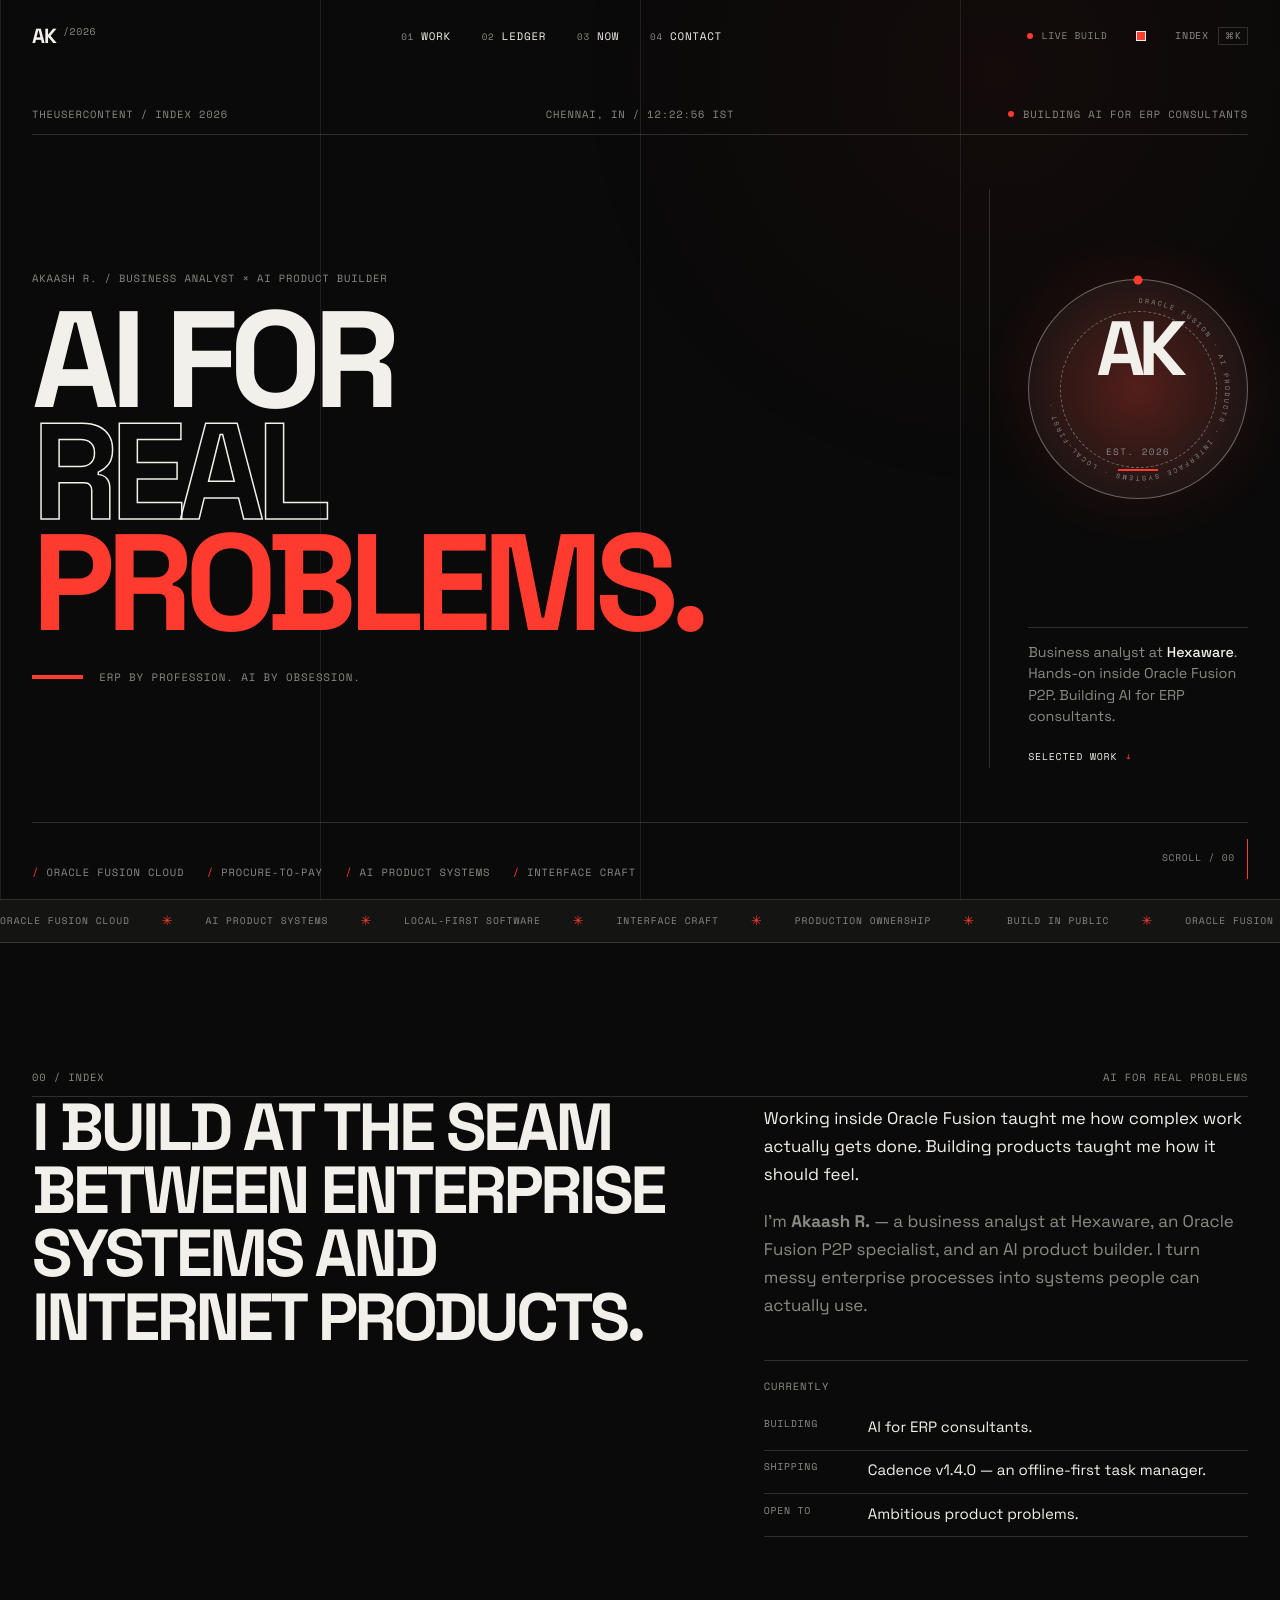
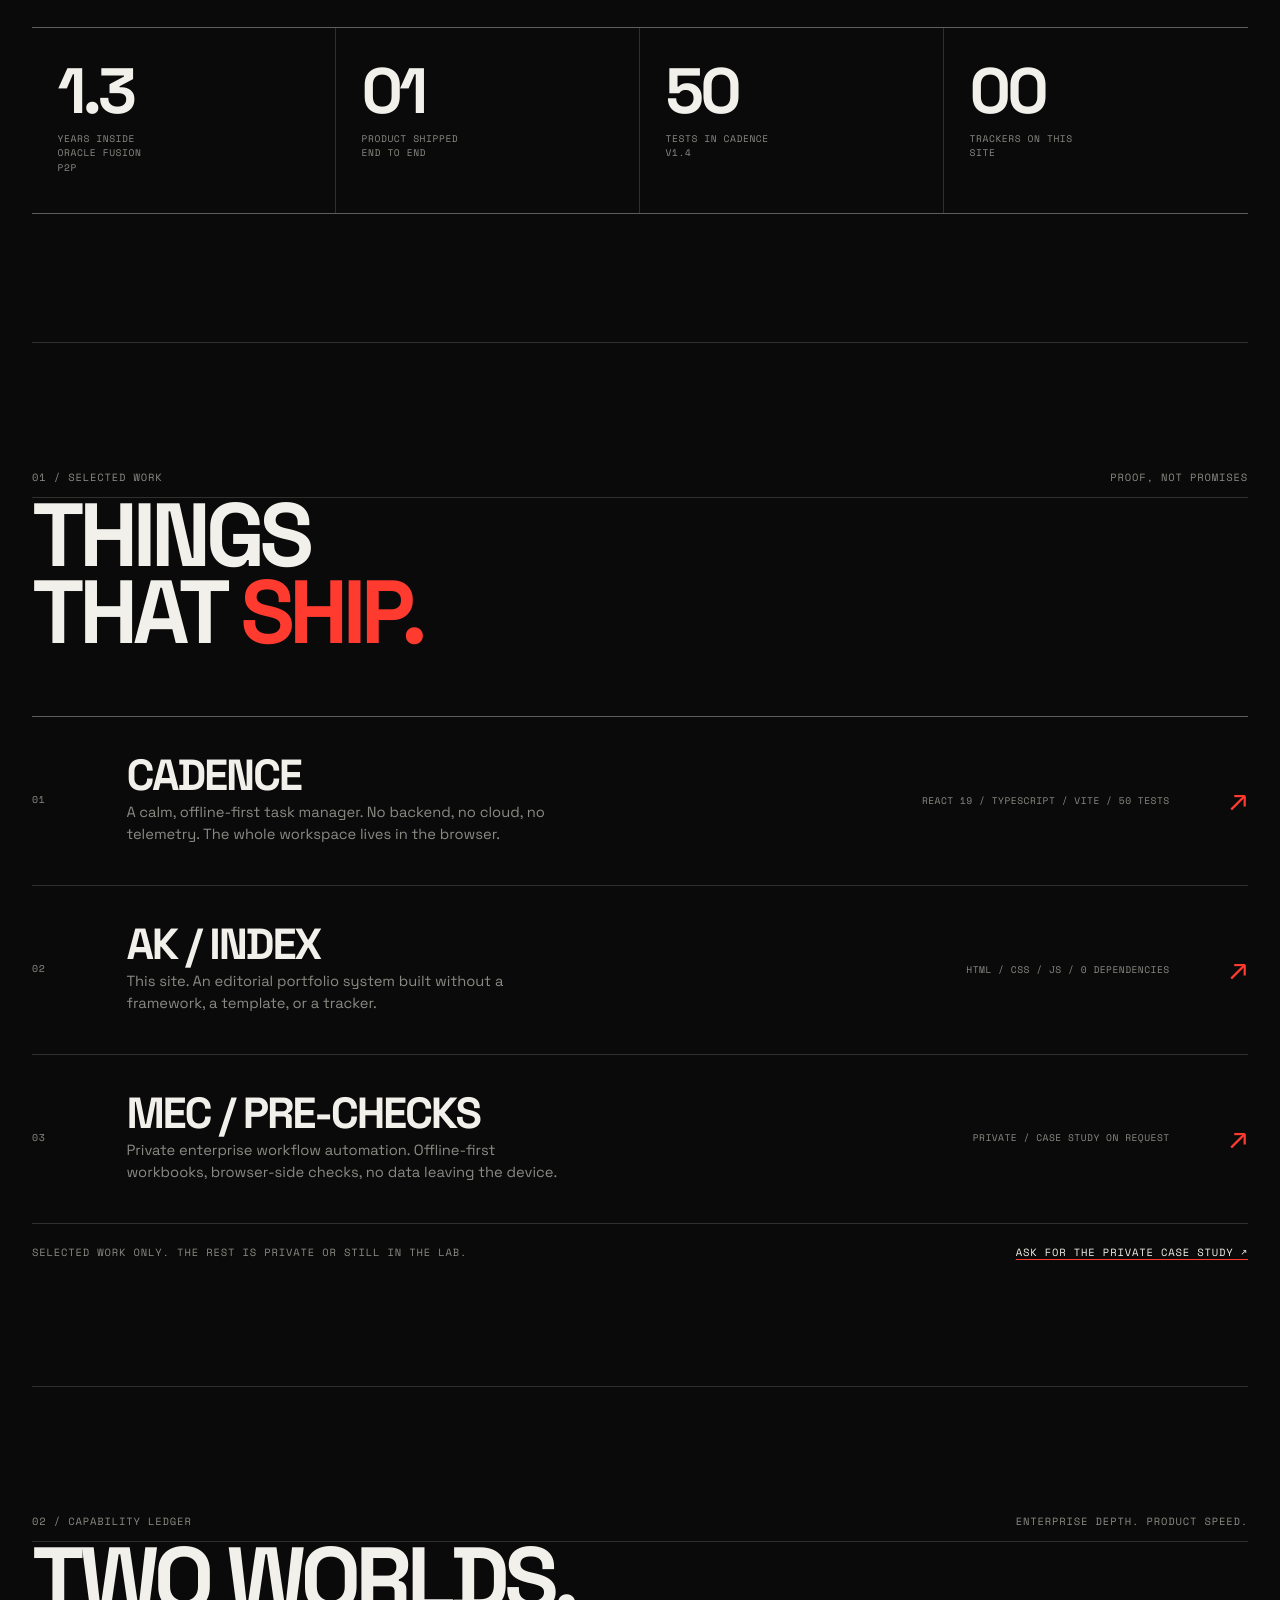
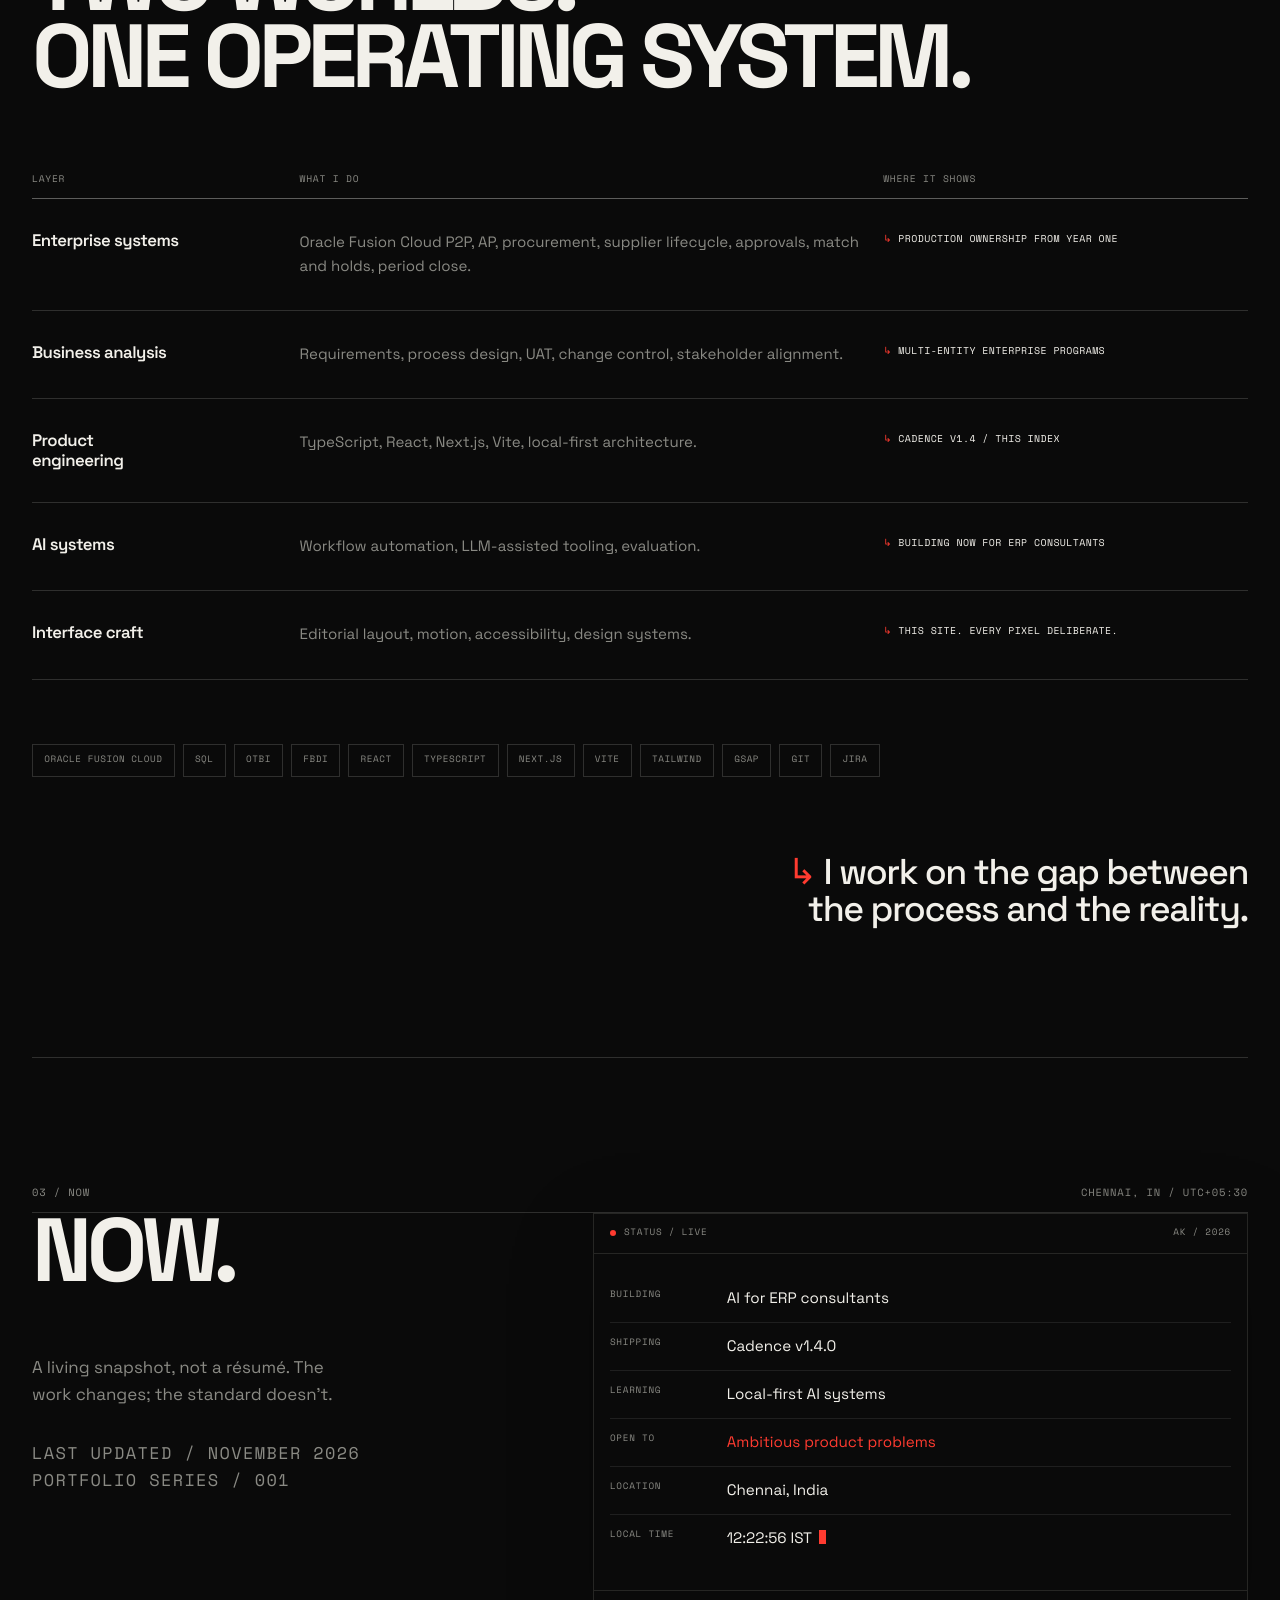
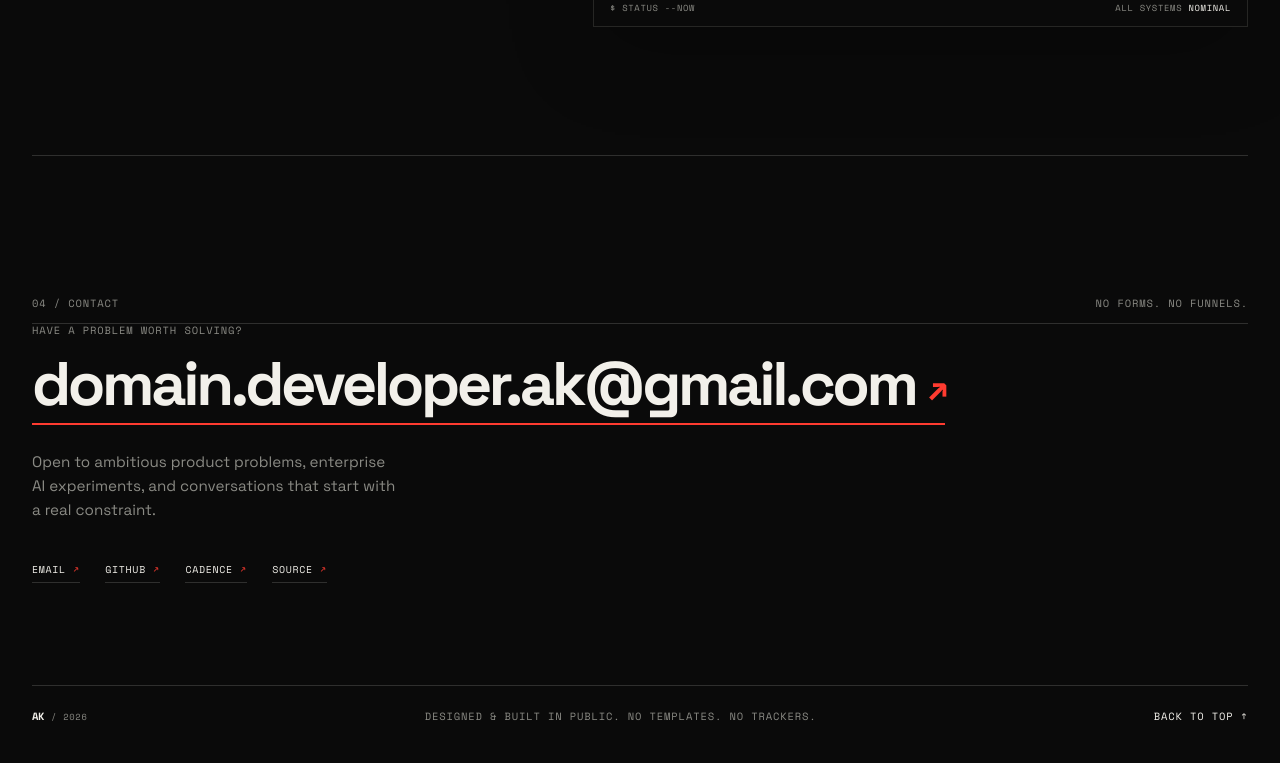
==== commit 798b5a53: "Correct Oracle Fusion experience claim Sync the site with the corrected hands-on positioning and reg" ====
--- a/index.html
+++ b/index.html
@@ -6,7 +6,7 @@
     <title>Akaash R. — AI for real problems.</title>
     <meta
       name="description"
-      content="Akaash R. is a business analyst at Hexaware, an Oracle Fusion P2P specialist, and an AI product builder. Eleven years inside enterprise systems. Building AI for ERP consultants."
+      content="Akaash R. is a business analyst at Hexaware, an Oracle Fusion P2P specialist, and an AI product builder. Hands-on inside Oracle Fusion P2P in production. Building AI for ERP consultants."
     />
     <meta name="author" content="Akaash R." />
     <meta name="theme-color" content="#0A0A0A" />
@@ -166,7 +166,7 @@
 
             <div class="hero-note">
               <p>
-                Business analyst at <strong>Hexaware</strong>. Eleven years inside
+                Business analyst at <strong>Hexaware</strong>. Hands-on inside
                 Oracle Fusion P2P. Building AI for ERP consultants.
               </p>
               <a class="text-link" href="#work">Selected work <span aria-hidden="true">↓</span></a>
@@ -218,7 +218,7 @@
 
           <div class="intro-copy">
             <p class="reveal">
-              Eleven years inside Oracle Fusion taught me how complex work actually
+              Working inside Oracle Fusion taught me how complex work actually
               gets done. Building products taught me how it should feel.
             </p>
             <p class="reveal">
@@ -238,7 +238,7 @@
 
         <div class="stats reveal" aria-label="Selected facts">
           <div class="stat">
-            <strong>11<em>+</em></strong>
+            <strong>1.3</strong>
             <span>Years inside Oracle Fusion P2P</span>
           </div>
           <div class="stat">
@@ -354,7 +354,7 @@
                 Oracle Fusion Cloud P2P, AP, procurement, supplier lifecycle,
                 approvals, match and holds, period close.
               </td>
-              <td data-label="Where it shows">11+ years of production ownership</td>
+              <td data-label="Where it shows">Production ownership from year one</td>
             </tr>
             <tr>
               <td data-label="Layer"><span class="ledger-domain">Business analysis</span></td>
--- a/styles.css
+++ b/styles.css
@@ -377,6 +377,7 @@
   min-height: 100svh;
   padding-top: clamp(6.5rem, 12vh, 9rem);
   border-bottom: 1px solid var(--line);
+  overflow: clip;
 }
 
 .hero-meta {
